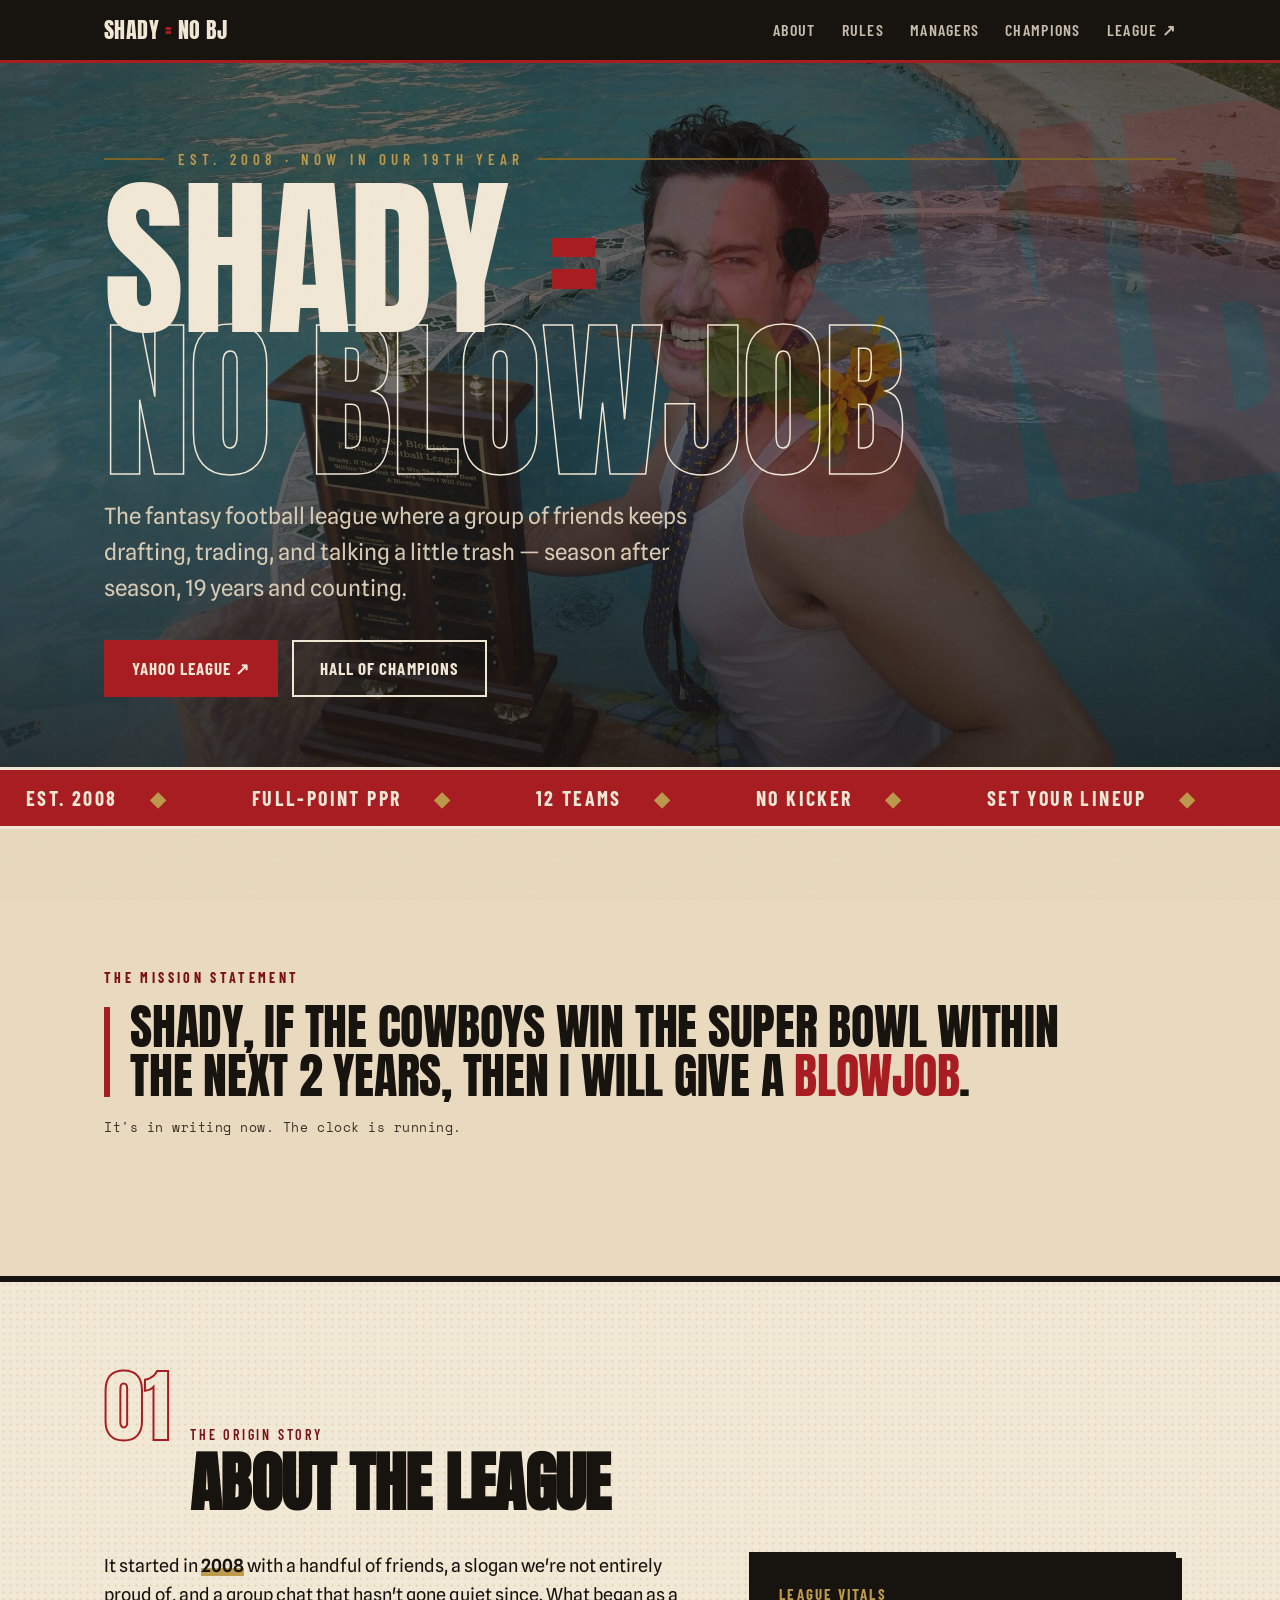
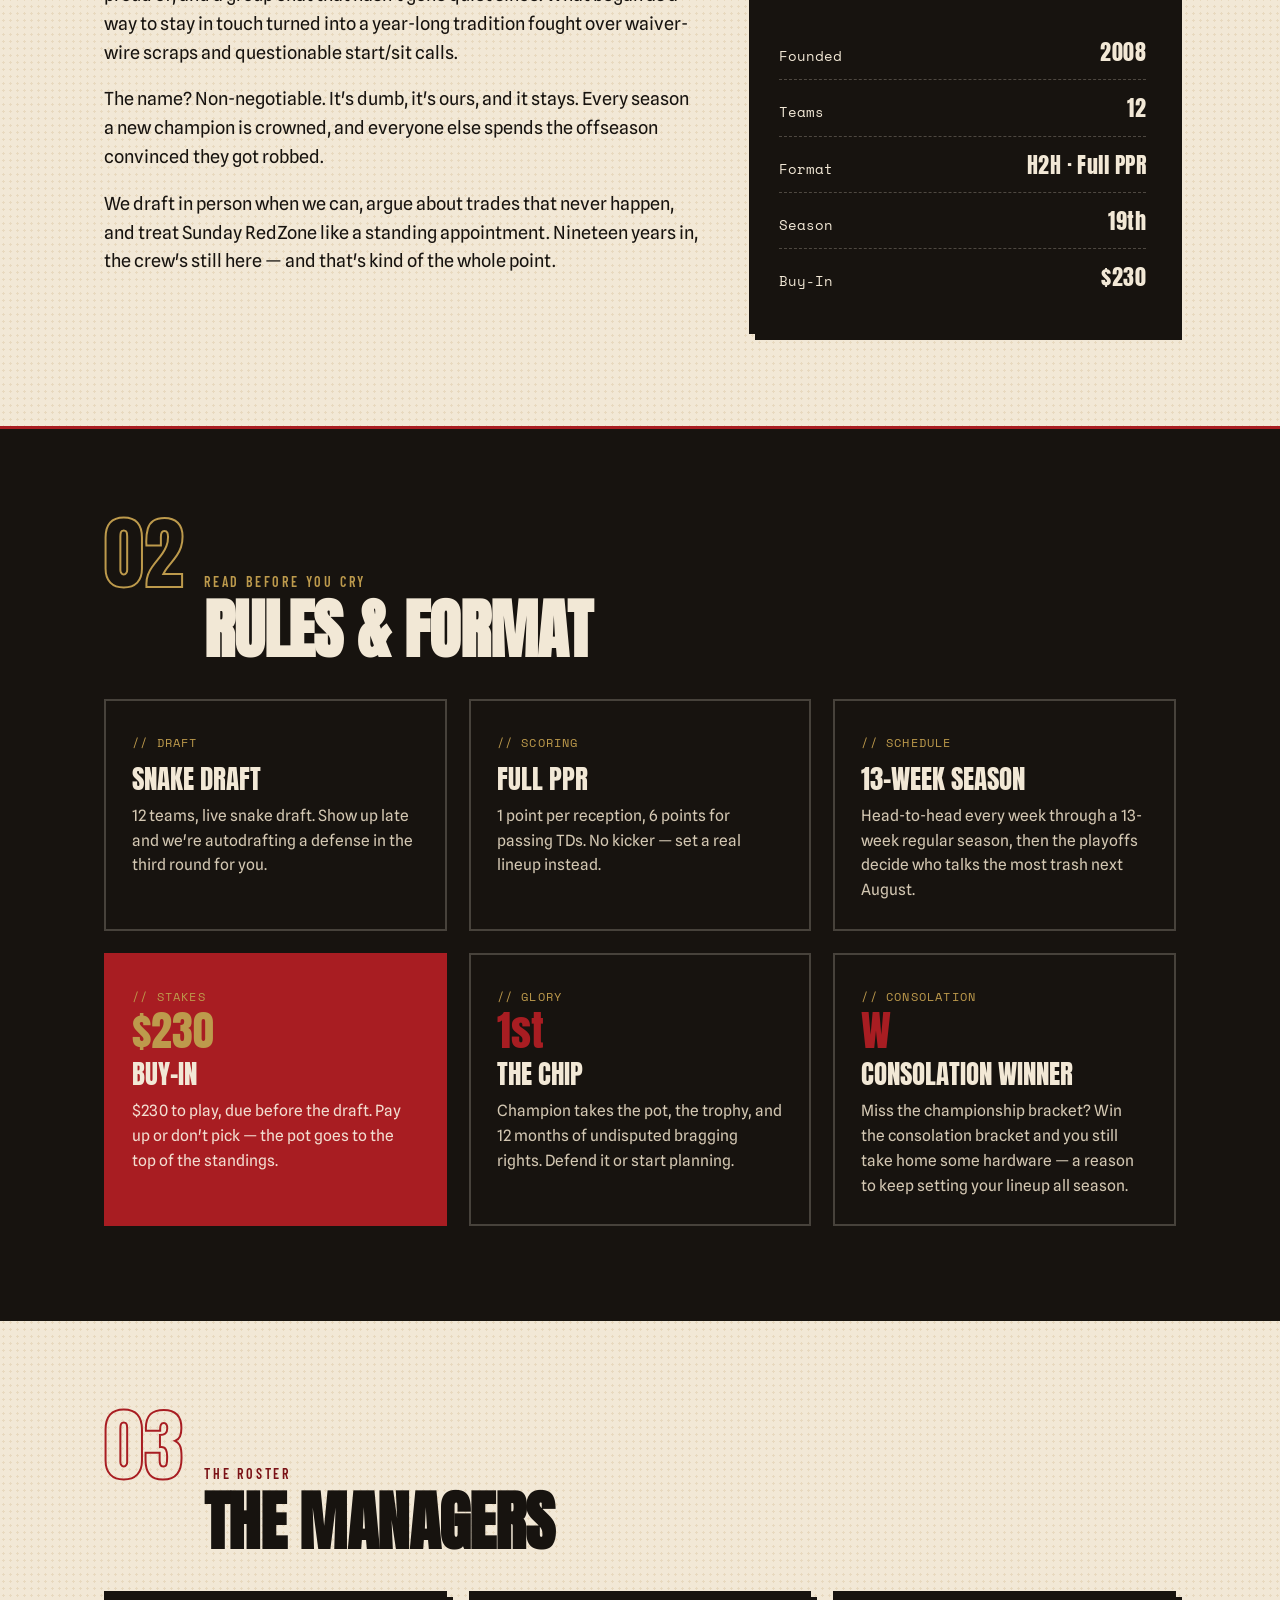
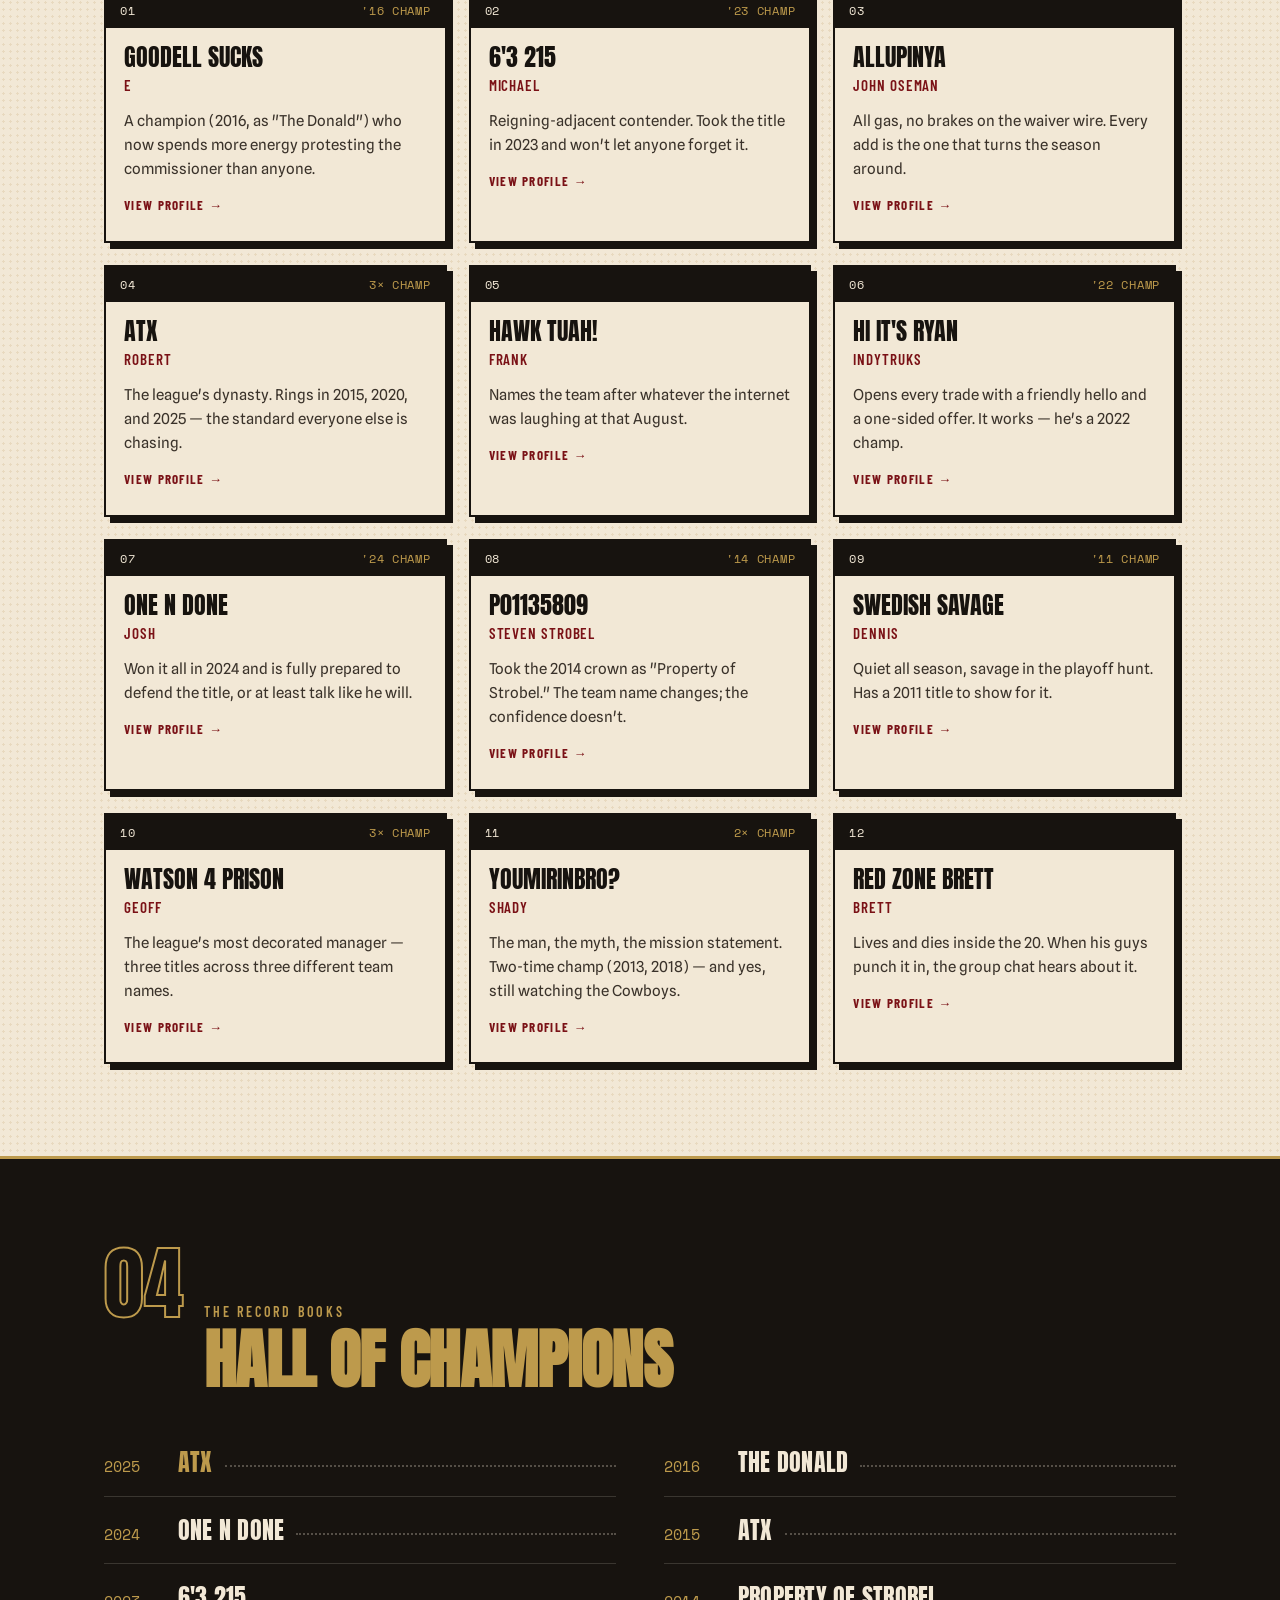
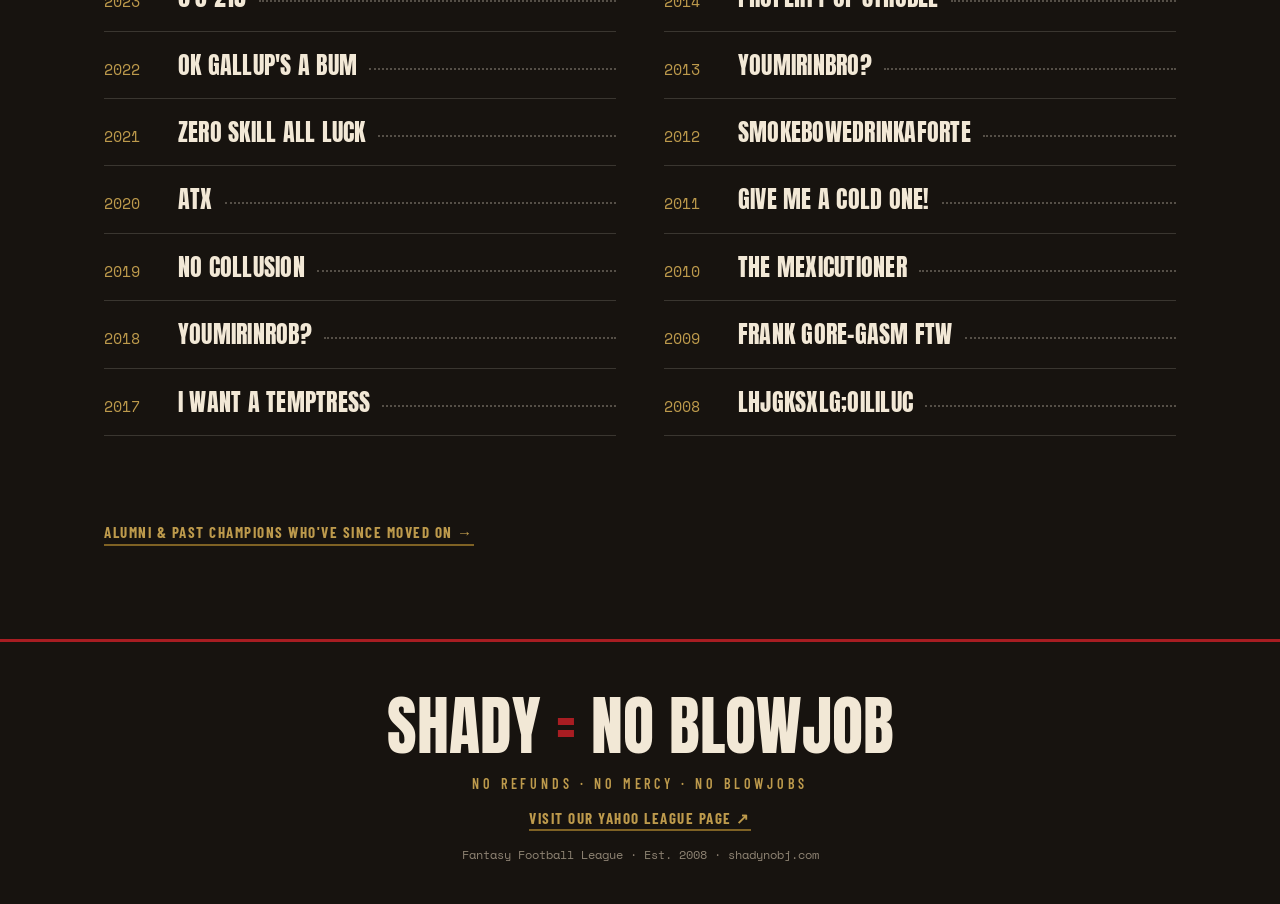
==== index.html @ 1e7adc00 "feat: add Alumni & Past Champions page with in-memoriam tribute Former champions who left the league" ====
<!DOCTYPE html>
<html lang="en">
<head>
  <meta charset="UTF-8" />
  <meta name="viewport" content="width=device-width, initial-scale=1.0" />
  <title>Shady = No Blowjob — Fantasy Football League (Est. 2008)</title>
  <meta name="description" content="Shady = No Blowjob is a 12-team fantasy football league of longtime friends — established 2008, now in its 19th year. Full-point PPR, 13-week season, $230 buy-in." />
  <meta name="keywords" content="Shady No Blowjob, fantasy football league, SNB, full PPR league, 12-team league, Yahoo fantasy football, hall of champions" />
  <meta name="author" content="Shady = No Blowjob Fantasy Football League" />
  <meta name="robots" content="index, follow" />
  <meta name="theme-color" content="#a81d22" />
  <link rel="canonical" href="https://shadynobj.com/" />

  <!-- Open Graph -->
  <meta property="og:site_name" content="Shady = No Blowjob Fantasy Football League" />
  <meta property="og:title" content="Shady = No Blowjob — Fantasy Football League" />
  <meta property="og:description" content="A 12-team league of friends running strong since 2008. Full PPR, 13-week season, 19 years deep." />
  <meta property="og:type" content="website" />
  <meta property="og:url" content="https://shadynobj.com/" />
  <meta property="og:image" content="https://shadynobj.com/assets/hero.jpg" />
  <meta property="og:image:width" content="2400" />
  <meta property="og:image:height" content="1350" />
  <meta property="og:image:alt" content="A Shady = No Blowjob champion holding the league trophy in a pool." />
  <meta property="og:locale" content="en_US" />

  <!-- Twitter -->
  <meta name="twitter:card" content="summary_large_image" />
  <meta name="twitter:title" content="Shady = No Blowjob — Fantasy Football League" />
  <meta name="twitter:description" content="A 12-team league of friends running strong since 2008. Full PPR, 13-week season, 19 years deep." />
  <meta name="twitter:image" content="https://shadynobj.com/assets/hero.jpg" />
  <meta name="twitter:image:alt" content="A Shady = No Blowjob champion holding the league trophy in a pool." />

  <!-- Icons & manifest -->
  <link rel="icon" href="/favicon.svg" type="image/svg+xml" />
  <link rel="icon" href="/favicon-32x32.png" sizes="32x32" type="image/png" />
  <link rel="icon" href="/favicon-16x16.png" sizes="16x16" type="image/png" />
  <link rel="apple-touch-icon" href="/apple-touch-icon.png" />
  <link rel="manifest" href="/site.webmanifest" />

  <link rel="preconnect" href="https://fonts.googleapis.com" />
  <link rel="preconnect" href="https://fonts.gstatic.com" crossorigin />
  <link href="https://fonts.googleapis.com/css2?family=Anton&family=Barlow+Condensed:ital,wght@0,500;0,600;0,700;1,600&family=Spline+Sans:wght@400;500;600&family=Space+Mono:wght@400;700&display=swap" rel="stylesheet" />
  <style>
    :root {
      --ink: #17130f;
      --ink-soft: #3a322a;
      --paper: #f2e8d6;
      --paper-2: #e8d9bf;
      --blood: #a81d22;
      --blood-deep: #7a1116;
      --gold: #bd9a4c;
      --gold-deep: #7f6224;
      --shadow: 6px 6px 0 var(--ink);
    }

    * { margin: 0; padding: 0; box-sizing: border-box; }
    html { scroll-behavior: smooth; }
    body {
      background-color: var(--paper);
      background-image:
        radial-gradient(var(--paper-2) 1px, transparent 1.4px);
      background-size: 7px 7px;
      color: var(--ink);
      font-family: "Spline Sans", sans-serif;
      font-size: 18px;
      line-height: 1.6;
      overflow-x: hidden;
      -webkit-font-smoothing: antialiased;
    }

    /* grain overlay */
    body::after {
      content: "";
      position: fixed;
      inset: 0;
      pointer-events: none;
      z-index: 9999;
      opacity: 0.05;
      mix-blend-mode: multiply;
      background-image: url("data:image/svg+xml,%3Csvg xmlns='http://www.w3.org/2000/svg' width='140' height='140'%3E%3Cfilter id='n'%3E%3CfeTurbulence type='fractalNoise' baseFrequency='0.85' numOctaves='3'/%3E%3C/filter%3E%3Crect width='100%25' height='100%25' filter='url(%23n)'/%3E%3C/svg%3E");
    }

    ::selection { background: var(--blood); color: var(--paper); }

    .wrap { max-width: 1120px; margin: 0 auto; padding: 0 24px; }

    a { color: inherit; }

    /* ---------- NAV ---------- */
    nav {
      position: sticky; top: 0; z-index: 100;
      background: var(--ink);
      color: var(--paper);
      border-bottom: 3px solid var(--blood);
    }
    nav .wrap {
      display: flex; align-items: center; justify-content: space-between;
      height: 60px;
    }
    .brand {
      font-family: "Anton", sans-serif;
      font-size: 22px; letter-spacing: 0.02em;
      text-transform: uppercase; white-space: nowrap;
    }
    .brand .eq { color: var(--blood); }
    .navlinks { display: flex; gap: 26px; }
    .navlinks a {
      font-family: "Barlow Condensed", sans-serif;
      font-weight: 600; text-transform: uppercase; letter-spacing: 0.08em;
      font-size: 16px; text-decoration: none; color: var(--paper);
      opacity: 0.8; transition: opacity .15s, color .15s;
    }
    .navlinks a:hover { opacity: 1; color: var(--gold); }
    @media (max-width: 720px) { .navlinks { display: none; } }

    /* ---------- HERO ---------- */
    header.hero {
      position: relative;
      background:
        linear-gradient(180deg, rgba(23,19,15,0.66) 0%, rgba(23,19,15,0.62) 45%, rgba(23,19,15,0.85) 100%),
        url("assets/hero.jpg") center 30% / cover no-repeat,
        var(--ink);
      color: var(--paper);
      padding: 84px 0 0;
      overflow: hidden;
    }
    header.hero::before {
      content: "";
      position: absolute; inset: 0;
      background-image: radial-gradient(rgba(189,154,76,0.14) 1.5px, transparent 1.6px);
      background-size: 22px 22px;
      opacity: 0.35;
    }
    .hero .wrap { position: relative; z-index: 2; }
    .overline {
      font-family: "Barlow Condensed", sans-serif;
      font-weight: 600; text-transform: uppercase; letter-spacing: 0.34em;
      font-size: 15px; color: var(--gold);
      display: flex; align-items: center; gap: 14px;
      margin-bottom: 18px;
    }
    .overline::before, .overline::after {
      content: ""; height: 2px; flex: 1; max-width: 60px; background: var(--gold-deep);
    }
    .overline::after { max-width: none; }
    h1.title {
      font-family: "Anton", sans-serif;
      font-weight: 400;
      font-size: clamp(3.2rem, 13.5vw, 11rem);
      line-height: 0.82;
      letter-spacing: -0.01em;
      text-transform: uppercase;
      text-wrap: balance;
    }
    h1.title .eq { color: var(--blood); -webkit-text-stroke: 0; }
    h1.title .lo {
      display: block;
      color: transparent;
      -webkit-text-stroke: 1.5px var(--paper);
    }
    .hero .lede {
      max-width: 620px; margin: 26px 0 0;
      font-size: clamp(1.05rem, 2.4vw, 1.4rem);
      color: #d8ccb6;
    }
    .hero-cta { display: flex; flex-wrap: wrap; gap: 14px; margin: 34px 0 0; }
    .btn {
      font-family: "Barlow Condensed", sans-serif;
      font-weight: 700; text-transform: uppercase; letter-spacing: 0.06em;
      font-size: 17px; text-decoration: none;
      padding: 13px 26px; border: 2px solid var(--paper);
      transition: transform .12s, background .15s, color .15s;
      display: inline-block;
    }
    .btn.primary { background: var(--blood); border-color: var(--blood); color: var(--paper); }
    .btn.primary:hover { background: var(--blood-deep); border-color: var(--blood-deep); transform: translate(-2px,-2px); }
    .btn.ghost:hover { background: var(--paper); color: var(--ink); transform: translate(-2px,-2px); }

    .hero-emblem {
      position: absolute; right: -60px; top: 40px; z-index: 1;
      font-family: "Anton", sans-serif;
      font-size: clamp(10rem, 34vw, 30rem);
      line-height: 1; color: rgba(168,29,34,0.16);
      transform: rotate(-8deg); user-select: none; pointer-events: none;
    }

    /* ticker */
    .ticker {
      position: relative; z-index: 2;
      margin-top: 70px;
      background: var(--blood);
      color: var(--paper);
      border-top: 3px solid var(--paper);
      border-bottom: 3px solid var(--paper);
      overflow: hidden; white-space: nowrap;
    }
    .ticker-track {
      display: inline-block;
      padding: 12px 0;
      animation: scroll 34s linear infinite;
      font-family: "Barlow Condensed", sans-serif;
      font-weight: 700; text-transform: uppercase; letter-spacing: 0.12em;
      font-size: 20px;
    }
    .ticker-track span { padding: 0 26px; }
    .ticker-track .dot { color: var(--gold); }
    @keyframes scroll { from { transform: translateX(0); } to { transform: translateX(-50%); } }
    @media (prefers-reduced-motion: reduce) { .ticker-track { animation: none; } }

    /* ---------- MISSION ---------- */
    .mission { background: var(--paper-2); border-bottom: 3px solid var(--ink); }
    .mission .wrap { padding-top: 46px; padding-bottom: 46px; }
    .mission .label {
      font-family: "Barlow Condensed", sans-serif; font-weight: 700;
      text-transform: uppercase; letter-spacing: 0.24em; font-size: 14px;
      color: var(--blood-deep); margin-bottom: 14px; display: block;
    }
    .mission blockquote {
      font-family: "Anton", sans-serif; font-weight: 400;
      font-size: clamp(1.6rem, 4.4vw, 3rem); line-height: 1.02;
      text-transform: uppercase; letter-spacing: -0.005em;
      max-width: 960px; position: relative; padding-left: 26px;
    }
    .mission blockquote::before {
      content: ""; position: absolute; left: 0; top: 4px; bottom: 4px;
      width: 6px; background: var(--blood);
    }
    .mission blockquote .em { color: var(--blood); }
    .mission .attn {
      font-family: "Space Mono", monospace; font-size: 13px; color: var(--ink-soft);
      margin-top: 16px; letter-spacing: 0.04em;
    }

    /* ---------- SECTIONS ---------- */
    section { padding: 92px 0; position: relative; }
    .sec-head { display: flex; align-items: baseline; gap: 20px; margin-bottom: 40px; }
    .sec-num {
      font-family: "Anton", sans-serif;
      font-size: clamp(2.5rem, 7vw, 5rem);
      color: transparent; -webkit-text-stroke: 2px var(--blood);
      line-height: 0.8;
    }
    .sec-title {
      font-family: "Anton", sans-serif;
      text-transform: uppercase;
      font-size: clamp(2rem, 6vw, 4rem);
      line-height: 0.9; letter-spacing: -0.01em;
    }
    .sec-kicker {
      font-family: "Barlow Condensed", sans-serif; font-weight: 600;
      text-transform: uppercase; letter-spacing: 0.2em; font-size: 14px;
      color: var(--blood-deep); margin-bottom: 8px; display: block;
    }

    /* ABOUT */
    #about { border-top: 3px solid var(--ink); }
    .about-grid { display: grid; grid-template-columns: 1.4fr 1fr; gap: 48px; align-items: start; }
    .about-grid p { margin-bottom: 18px; }
    .about-grid p .hl { background: linear-gradient(transparent 62%, var(--gold) 62%); font-weight: 600; }
    .factcard {
      background: var(--ink); color: var(--paper);
      padding: 30px; box-shadow: var(--shadow);
    }
    .factcard h3 {
      font-family: "Barlow Condensed", sans-serif; text-transform: uppercase;
      letter-spacing: 0.14em; font-size: 15px; color: var(--gold); margin-bottom: 18px;
    }
    .factrow {
      display: flex; justify-content: space-between; align-items: baseline;
      padding: 10px 0; border-bottom: 1px dashed rgba(242,232,214,0.25);
      font-family: "Space Mono", monospace; font-size: 14px;
    }
    .factrow:last-child { border-bottom: 0; }
    .factrow b { font-family: "Anton", sans-serif; font-weight: 400; font-size: 22px; letter-spacing: 0.02em; }
    @media (max-width: 780px) { .about-grid { grid-template-columns: 1fr; gap: 32px; } }

    /* RULES */
    #rules { background: var(--ink); color: var(--paper); border-top: 3px solid var(--blood); }
    #rules .sec-num { -webkit-text-stroke: 2px var(--gold); }
    #rules .sec-kicker { color: var(--gold); }
    .rules-grid { display: grid; grid-template-columns: repeat(3, 1fr); gap: 22px; }
    .rule {
      border: 2px solid rgba(242,232,214,0.22);
      padding: 26px; position: relative; transition: transform .15s, border-color .15s;
    }
    .rule:hover { transform: translateY(-4px); border-color: var(--gold); }
    .rule .tag {
      font-family: "Space Mono", monospace; font-size: 12px; color: var(--gold);
      letter-spacing: 0.1em;
    }
    .rule h4 {
      font-family: "Anton", sans-serif; font-weight: 400; text-transform: uppercase;
      font-size: 1.7rem; line-height: 0.95; margin: 10px 0 12px;
    }
    .rule p { font-size: 15.5px; color: #d3c7b2; }
    .rule .big {
      font-family: "Anton", sans-serif; font-size: 2.6rem; color: var(--blood);
      line-height: 1; display: block; margin-bottom: 6px;
    }
    .rule.blood { background: var(--blood); border-color: var(--blood); }
    .rule.blood .tag, .rule.blood .big { color: var(--gold); }
    .rule.blood p { color: #f2ddd0; }
    @media (max-width: 820px) { .rules-grid { grid-template-columns: 1fr 1fr; } }
    @media (max-width: 540px) { .rules-grid { grid-template-columns: 1fr; } }

    /* MEMBERS */
    #members { border-top: 3px solid var(--ink); }
    .members-grid { display: grid; grid-template-columns: repeat(3, 1fr); gap: 22px; }
    .mgr {
      display: block; text-decoration: none; color: inherit;
      background: var(--paper);
      border: 2px solid var(--ink);
      box-shadow: var(--shadow);
      transition: transform .14s, box-shadow .14s;
    }
    .mgr:hover { transform: translate(-3px,-3px); box-shadow: 9px 9px 0 var(--blood); }
    .mgr .go {
      display: inline-block; margin-top: 14px;
      font-family: "Barlow Condensed", sans-serif; font-weight: 700;
      text-transform: uppercase; letter-spacing: 0.1em; font-size: 13px;
      color: var(--blood-deep);
    }
    .mgr:hover .go { color: var(--blood); }
    .mgr .bar {
      background: var(--ink); color: var(--paper);
      display: flex; justify-content: space-between; align-items: center;
      padding: 8px 14px;
      font-family: "Space Mono", monospace; font-size: 12px; letter-spacing: 0.06em;
    }
    .mgr .bar .rec { color: var(--gold); }
    .mgr .body { padding: 18px 18px 22px; }
    .mgr .team {
      font-family: "Anton", sans-serif; font-weight: 400; text-transform: uppercase;
      font-size: 1.5rem; line-height: 0.95; margin-bottom: 4px;
    }
    .mgr .name {
      font-family: "Barlow Condensed", sans-serif; font-weight: 600;
      text-transform: uppercase; letter-spacing: 0.06em; color: var(--blood-deep);
      font-size: 15px; margin-bottom: 12px;
    }
    .mgr .bio { font-size: 15px; color: var(--ink-soft); }
    @media (max-width: 820px) { .members-grid { grid-template-columns: 1fr 1fr; } }
    @media (max-width: 540px) { .members-grid { grid-template-columns: 1fr; } }

    /* CHAMPIONS */
    #champions { background: var(--ink); color: var(--paper); border-top: 3px solid var(--gold); }
    #champions .sec-num { -webkit-text-stroke: 2px var(--gold); }
    #champions .sec-title { color: var(--gold); }
    #champions .sec-kicker { color: var(--gold); }
    .champ-layout { display: grid; grid-template-columns: 1fr; gap: 48px; align-items: start; }
    .ledger { list-style: none; column-count: 2; column-gap: 48px; }
    .ledger li { break-inside: avoid; }
    .champ-foot { margin-top: 34px; }
    .champ-foot a {
      font-family: "Barlow Condensed", sans-serif; font-weight: 700;
      text-transform: uppercase; letter-spacing: 0.1em; font-size: 15px;
      color: var(--gold); text-decoration: none;
      border-bottom: 2px solid var(--gold-deep); padding-bottom: 3px;
      transition: color .15s, border-color .15s;
    }
    .champ-foot a:hover { color: var(--paper); border-color: var(--paper); }
    .ledger li {
      display: flex; align-items: baseline; gap: 12px;
      padding: 14px 0; border-bottom: 1px solid rgba(242,232,214,0.16);
    }
    .ledger .yr { font-family: "Space Mono", monospace; color: var(--gold); font-size: 15px; width: 62px; flex: none; }
    .ledger .who { font-family: "Anton", sans-serif; font-weight: 400; text-transform: uppercase; font-size: 1.5rem; letter-spacing: 0.01em; }
    .ledger .lead { flex: 1; border-bottom: 2px dotted rgba(242,232,214,0.28); transform: translateY(-5px); }
    .ledger .note { font-family: "Space Mono", monospace; font-size: 12px; color: #b7ab95; flex: none; }
    .ledger li:first-child .who { color: var(--gold); }
    .shame {
      background: var(--blood); padding: 28px; box-shadow: 6px 6px 0 var(--gold-deep);
    }
    .shame h3 {
      font-family: "Anton", sans-serif; font-weight: 400; text-transform: uppercase;
      font-size: 1.8rem; line-height: 0.95; margin-bottom: 6px;
    }
    .shame p.sub { font-family: "Space Mono", monospace; font-size: 12px; color: var(--gold); margin-bottom: 18px; letter-spacing: 0.05em; }
    .shame ul { list-style: none; }
    .shame li {
      display: flex; justify-content: space-between; padding: 9px 0;
      border-bottom: 1px dashed rgba(242,232,214,0.3); font-size: 15px;
    }
    .shame li span:first-child { font-family: "Space Mono", monospace; color: #f2ddd0; }
    .shame li b { font-family: "Barlow Condensed", sans-serif; text-transform: uppercase; letter-spacing: 0.04em; }
    @media (max-width: 820px) { .champ-layout { grid-template-columns: 1fr; gap: 32px; } }
    @media (max-width: 720px) { .ledger { column-count: 1; } }

    /* FOOTER */
    footer {
      background: var(--ink); color: var(--paper);
      border-top: 3px solid var(--blood); padding: 56px 0 40px;
    }
    footer .wrap { text-align: center; }
    footer .mark {
      font-family: "Anton", sans-serif; text-transform: uppercase;
      font-size: clamp(2rem, 8vw, 4rem); line-height: 0.9;
    }
    footer .mark .eq { color: var(--blood); }
    footer .creed {
      font-family: "Barlow Condensed", sans-serif; font-weight: 600;
      text-transform: uppercase; letter-spacing: 0.28em; font-size: 14px;
      color: var(--gold); margin: 18px 0 8px;
    }
    footer .foot-link { margin: 4px 0 12px; }
    footer .foot-link a {
      font-family: "Barlow Condensed", sans-serif; font-weight: 700;
      text-transform: uppercase; letter-spacing: 0.1em; font-size: 15px;
      color: var(--gold); text-decoration: none;
      border-bottom: 2px solid var(--gold-deep); padding-bottom: 2px;
      transition: color .15s, border-color .15s;
    }
    footer .foot-link a:hover { color: var(--paper); border-color: var(--paper); }
    footer .small { font-family: "Space Mono", monospace; font-size: 12px; color: #8f8474; }

    /* load-in */
    .rise { opacity: 0; transform: translateY(22px); animation: rise .7s cubic-bezier(.2,.7,.2,1) forwards; }
    @keyframes rise { to { opacity: 1; transform: none; } }
    .d1 { animation-delay: .05s; } .d2 { animation-delay: .18s; }
    .d3 { animation-delay: .31s; } .d4 { animation-delay: .44s; } .d5 { animation-delay: .57s; }
    @media (prefers-reduced-motion: reduce) { .rise { animation: none; opacity: 1; transform: none; } }
  </style>

  <script type="application/ld+json">
  {
    "@context": "https://schema.org",
    "@type": "SportsOrganization",
    "name": "Shady = No Blowjob Fantasy Football League",
    "alternateName": "Shady = No BJ",
    "url": "https://shadynobj.com/",
    "logo": "https://shadynobj.com/favicon-512x512.png",
    "image": "https://shadynobj.com/assets/hero.jpg",
    "foundingDate": "2008",
    "sport": "Fantasy Football",
    "description": "A 12-team fantasy football league of longtime friends, established 2008 and now in its 19th year. Full-point PPR, 13-week regular season, $230 buy-in.",
    "sameAs": [
      "https://football.fantasysports.yahoo.com/league/shady_douche/2026"
    ]
  }
  </script>
</head>
<body>

  <nav>
    <div class="wrap">
      <div class="brand">SHADY <span class="eq">=</span> NO BJ</div>
      <div class="navlinks">
        <a href="#about">About</a>
        <a href="#rules">Rules</a>
        <a href="#members">Managers</a>
        <a href="#champions">Champions</a>
        <a href="https://football.fantasysports.yahoo.com/league/shady_douche/2026" target="_blank" rel="noopener">League ↗</a>
      </div>
    </div>
  </nav>

  <!-- ============ HERO ============ -->
  <header class="hero">
    <div class="hero-emblem">SNB</div>
    <div class="wrap">
      <p class="overline rise d1">Est. 2008 · Now in Our 19th Year</p>
      <h1 class="title rise d2">Shady <span class="eq">=</span> <span class="lo">No Blowjob</span></h1>
      <p class="lede rise d3">The fantasy football league where a group of friends keeps drafting, trading, and talking a little trash — season after season, 19 years and counting.</p>
      <div class="hero-cta rise d4">
        <a href="https://football.fantasysports.yahoo.com/league/shady_douche/2026" target="_blank" rel="noopener" class="btn primary">Yahoo League ↗</a>
        <a href="#champions" class="btn ghost">Hall of Champions</a>
      </div>
    </div>

    <!-- TICKER: edit these taunts to whatever -->
    <div class="ticker rise d5">
      <div class="ticker-track">
        <span>Est. 2008 <span class="dot">◆</span></span>
        <span>Full-point PPR <span class="dot">◆</span></span>
        <span>12 teams <span class="dot">◆</span></span>
        <span>No kicker <span class="dot">◆</span></span>
        <span>Set your lineup <span class="dot">◆</span></span>
        <span>19 years and counting <span class="dot">◆</span></span>
        <span>Est. 2008 <span class="dot">◆</span></span>
        <span>Full-point PPR <span class="dot">◆</span></span>
        <span>12 teams <span class="dot">◆</span></span>
        <span>No kicker <span class="dot">◆</span></span>
        <span>Set your lineup <span class="dot">◆</span></span>
        <span>19 years and counting <span class="dot">◆</span></span>
      </div>
    </div>
  </header>

  <!-- ============ MISSION ============ -->
  <section class="mission">
    <div class="wrap">
      <span class="label">The Mission Statement</span>
      <blockquote>Shady, if the Cowboys win the Super Bowl within the next 2 years, then I will give a <span class="em">blowjob</span>.</blockquote>
      <p class="attn">It's in writing now. The clock is running.</p>
    </div>
  </section>

  <!-- ============ ABOUT ============ -->
  <section id="about">
    <div class="wrap">
      <div class="sec-head">
        <span class="sec-num">01</span>
        <div>
          <span class="sec-kicker">The Origin Story</span>
          <h2 class="sec-title">About the League</h2>
        </div>
      </div>
      <div class="about-grid">
        <div>
          <p>It started in <span class="hl">2008</span> with a handful of friends, a slogan we're not entirely proud of, and a group chat that hasn't gone quiet since. What began as a way to stay in touch turned into a year-long tradition fought over waiver-wire scraps and questionable start/sit calls.</p>
          <p>The name? Non-negotiable. It's dumb, it's ours, and it stays. Every season a new champion is crowned, and everyone else spends the offseason convinced they got robbed.</p>
          <p>We draft in person when we can, argue about trades that never happen, and treat Sunday RedZone like a standing appointment. Nineteen years in, the crew's still here — and that's kind of the whole point.</p>
        </div>
        <div class="factcard">
          <h3>League Vitals</h3>
          <div class="factrow"><span>Founded</span><b>2008</b></div>
          <div class="factrow"><span>Teams</span><b>12</b></div>
          <div class="factrow"><span>Format</span><b>H2H · Full PPR</b></div>
          <div class="factrow"><span>Season</span><b>19th</b></div>
          <div class="factrow"><span>Buy-In</span><b>$230</b></div>
        </div>
      </div>
    </div>
  </section>

  <!-- ============ RULES ============ -->
  <section id="rules">
    <div class="wrap">
      <div class="sec-head">
        <span class="sec-num">02</span>
        <div>
          <span class="sec-kicker">Read Before You Cry</span>
          <h2 class="sec-title">Rules &amp; Format</h2>
        </div>
      </div>
      <div class="rules-grid">
        <div class="rule">
          <span class="tag">// DRAFT</span>
          <h4>Snake Draft</h4>
          <p>12 teams, live snake draft. Show up late and we're autodrafting a defense in the third round for you.</p>
        </div>
        <div class="rule">
          <span class="tag">// SCORING</span>
          <h4>Full PPR</h4>
          <p>1 point per reception, 6 points for passing TDs. No kicker — set a real lineup instead.</p>
        </div>
        <div class="rule">
          <span class="tag">// SCHEDULE</span>
          <h4>13-Week Season</h4>
          <p>Head-to-head every week through a 13-week regular season, then the playoffs decide who talks the most trash next August.</p>
        </div>
        <div class="rule blood">
          <span class="tag">// STAKES</span>
          <span class="big">$230</span>
          <h4>Buy-In</h4>
          <p>$230 to play, due before the draft. Pay up or don't pick — the pot goes to the top of the standings.</p>
        </div>
        <div class="rule">
          <span class="tag">// GLORY</span>
          <span class="big">1st</span>
          <h4>The Chip</h4>
          <p>Champion takes the pot, the trophy, and 12 months of undisputed bragging rights. Defend it or start planning.</p>
        </div>
        <div class="rule">
          <span class="tag">// CONSOLATION</span>
          <span class="big">W</span>
          <h4>Consolation Winner</h4>
          <p>Miss the championship bracket? Win the consolation bracket and you still take home some hardware — a reason to keep setting your lineup all season.</p>
        </div>
      </div>
    </div>
  </section>

  <!-- ============ MEMBERS ============ -->
  <section id="members">
    <div class="wrap">
      <div class="sec-head">
        <span class="sec-num">03</span>
        <div>
          <span class="sec-kicker">The Roster</span>
          <h2 class="sec-title">The Managers</h2>
        </div>
      </div>
      <div class="members-grid">
        <a class="mgr" href="managers/goodell-sucks.html">
          <div class="bar"><span>01</span><span class="rec">'16 CHAMP</span></div>
          <div class="body">
            <div class="team">Goodell Sucks</div>
            <div class="name">E</div>
            <p class="bio">A champion (2016, as "The Donald") who now spends more energy protesting the commissioner than anyone.</p>
            <span class="go">View profile →</span>
          </div>
        </a>
        <a class="mgr" href="managers/6-3-215.html">
          <div class="bar"><span>02</span><span class="rec">'23 CHAMP</span></div>
          <div class="body">
            <div class="team">6'3 215</div>
            <div class="name">michael</div>
            <p class="bio">Reigning-adjacent contender. Took the title in 2023 and won't let anyone forget it.</p>
            <span class="go">View profile →</span>
          </div>
        </a>
        <a class="mgr" href="managers/allupinya.html">
          <div class="bar"><span>03</span><span class="rec"></span></div>
          <div class="body">
            <div class="team">ALLUPINYA</div>
            <div class="name">John Oseman</div>
            <p class="bio">All gas, no brakes on the waiver wire. Every add is the one that turns the season around.</p>
            <span class="go">View profile →</span>
          </div>
        </a>
        <a class="mgr" href="managers/atx.html">
          <div class="bar"><span>04</span><span class="rec">3× CHAMP</span></div>
          <div class="body">
            <div class="team">ATX</div>
            <div class="name">robert</div>
            <p class="bio">The league's dynasty. Rings in 2015, 2020, and 2025 — the standard everyone else is chasing.</p>
            <span class="go">View profile →</span>
          </div>
        </a>
        <a class="mgr" href="managers/hawk-tuah.html">
          <div class="bar"><span>05</span><span class="rec"></span></div>
          <div class="body">
            <div class="team">Hawk Tuah!</div>
            <div class="name">Frank</div>
            <p class="bio">Names the team after whatever the internet was laughing at that August.</p>
            <span class="go">View profile →</span>
          </div>
        </a>
        <a class="mgr" href="managers/hi-its-ryan.html">
          <div class="bar"><span>06</span><span class="rec">'22 CHAMP</span></div>
          <div class="body">
            <div class="team">Hi it's Ryan</div>
            <div class="name">IndyTruks</div>
            <p class="bio">Opens every trade with a friendly hello and a one-sided offer. It works — he's a 2022 champ.</p>
            <span class="go">View profile →</span>
          </div>
        </a>
        <a class="mgr" href="managers/one-n-done.html">
          <div class="bar"><span>07</span><span class="rec">'24 CHAMP</span></div>
          <div class="body">
            <div class="team">One N Done</div>
            <div class="name">Josh</div>
            <p class="bio">Won it all in 2024 and is fully prepared to defend the title, or at least talk like he will.</p>
            <span class="go">View profile →</span>
          </div>
        </a>
        <a class="mgr" href="managers/p01135809.html">
          <div class="bar"><span>08</span><span class="rec">'14 CHAMP</span></div>
          <div class="body">
            <div class="team">P01135809</div>
            <div class="name">Steven Strobel</div>
            <p class="bio">Took the 2014 crown as "Property of Strobel." The team name changes; the confidence doesn't.</p>
            <span class="go">View profile →</span>
          </div>
        </a>
        <a class="mgr" href="managers/swedish-savage.html">
          <div class="bar"><span>09</span><span class="rec">'11 CHAMP</span></div>
          <div class="body">
            <div class="team">Swedish Savage</div>
            <div class="name">dennis</div>
            <p class="bio">Quiet all season, savage in the playoff hunt. Has a 2011 title to show for it.</p>
            <span class="go">View profile →</span>
          </div>
        </a>
        <a class="mgr" href="managers/watson-4-prison.html">
          <div class="bar"><span>10</span><span class="rec">3× CHAMP</span></div>
          <div class="body">
            <div class="team">Watson 4 Prison</div>
            <div class="name">Geoff</div>
            <p class="bio">The league's most decorated manager — three titles across three different team names.</p>
            <span class="go">View profile →</span>
          </div>
        </a>
        <a class="mgr" href="managers/youmirinbro.html">
          <div class="bar"><span>11</span><span class="rec">2× CHAMP</span></div>
          <div class="body">
            <div class="team">youMIRINbro?</div>
            <div class="name">Shady</div>
            <p class="bio">The man, the myth, the mission statement. Two-time champ (2013, 2018) — and yes, still watching the Cowboys.</p>
            <span class="go">View profile →</span>
          </div>
        </a>
        <a class="mgr" href="managers/red-zone-brett.html">
          <div class="bar"><span>12</span><span class="rec"></span></div>
          <div class="body">
            <div class="team">Red Zone Brett</div>
            <div class="name">Brett</div>
            <p class="bio">Lives and dies inside the 20. When his guys punch it in, the group chat hears about it.</p>
            <span class="go">View profile →</span>
          </div>
        </a>
      </div>
    </div>
  </section>

  <!-- ============ CHAMPIONS ============ -->
  <section id="champions">
    <div class="wrap">
      <div class="sec-head">
        <span class="sec-num">04</span>
        <div>
          <span class="sec-kicker">The Record Books</span>
          <h2 class="sec-title">Hall of Champions</h2>
        </div>
      </div>
      <div class="champ-layout">
        <ul class="ledger">
          <li><span class="yr">2025</span> <span class="who">ATX</span> <span class="lead"></span></li>
          <li><span class="yr">2024</span> <span class="who">One N Done</span> <span class="lead"></span></li>
          <li><span class="yr">2023</span> <span class="who">6'3 215</span> <span class="lead"></span></li>
          <li><span class="yr">2022</span> <span class="who">Ok Gallup's a Bum</span> <span class="lead"></span></li>
          <li><span class="yr">2021</span> <span class="who">Zero Skill All Luck</span> <span class="lead"></span></li>
          <li><span class="yr">2020</span> <span class="who">ATX</span> <span class="lead"></span></li>
          <li><span class="yr">2019</span> <span class="who">No Collusion</span> <span class="lead"></span></li>
          <li><span class="yr">2018</span> <span class="who">youMIRINRob?</span> <span class="lead"></span></li>
          <li><span class="yr">2017</span> <span class="who">I Want a Temptress</span> <span class="lead"></span></li>
          <li><span class="yr">2016</span> <span class="who">The Donald</span> <span class="lead"></span></li>
          <li><span class="yr">2015</span> <span class="who">ATX</span> <span class="lead"></span></li>
          <li><span class="yr">2014</span> <span class="who">Property of Strobel</span> <span class="lead"></span></li>
          <li><span class="yr">2013</span> <span class="who">youMIRINbro?</span> <span class="lead"></span></li>
          <li><span class="yr">2012</span> <span class="who">SmokeBoweDrinkaForte</span> <span class="lead"></span></li>
          <li><span class="yr">2011</span> <span class="who">Give me a COLD one!</span> <span class="lead"></span></li>
          <li><span class="yr">2010</span> <span class="who">The Mexicutioner</span> <span class="lead"></span></li>
          <li><span class="yr">2009</span> <span class="who">Frank Gore-gasm FTW</span> <span class="lead"></span></li>
          <li><span class="yr">2008</span> <span class="who">lhjgksxlg;oililuc</span> <span class="lead"></span></li>
        </ul>
        <p class="champ-foot"><a href="alumni.html">Alumni &amp; past champions who've since moved on →</a></p>
      </div>
    </div>
  </section>

  <!-- ============ FOOTER ============ -->
  <footer>
    <div class="wrap">
      <div class="mark">SHADY <span class="eq">=</span> NO BLOWJOB</div>
      <p class="creed">No Refunds · No Mercy · No Blowjobs</p>
      <p class="foot-link"><a href="https://football.fantasysports.yahoo.com/league/shady_douche/2026" target="_blank" rel="noopener">Visit our Yahoo league page ↗</a></p>
      <p class="small">Fantasy Football League · Est. 2008 · shadynobj.com</p>
    </div>
  </footer>

</body>
</html>
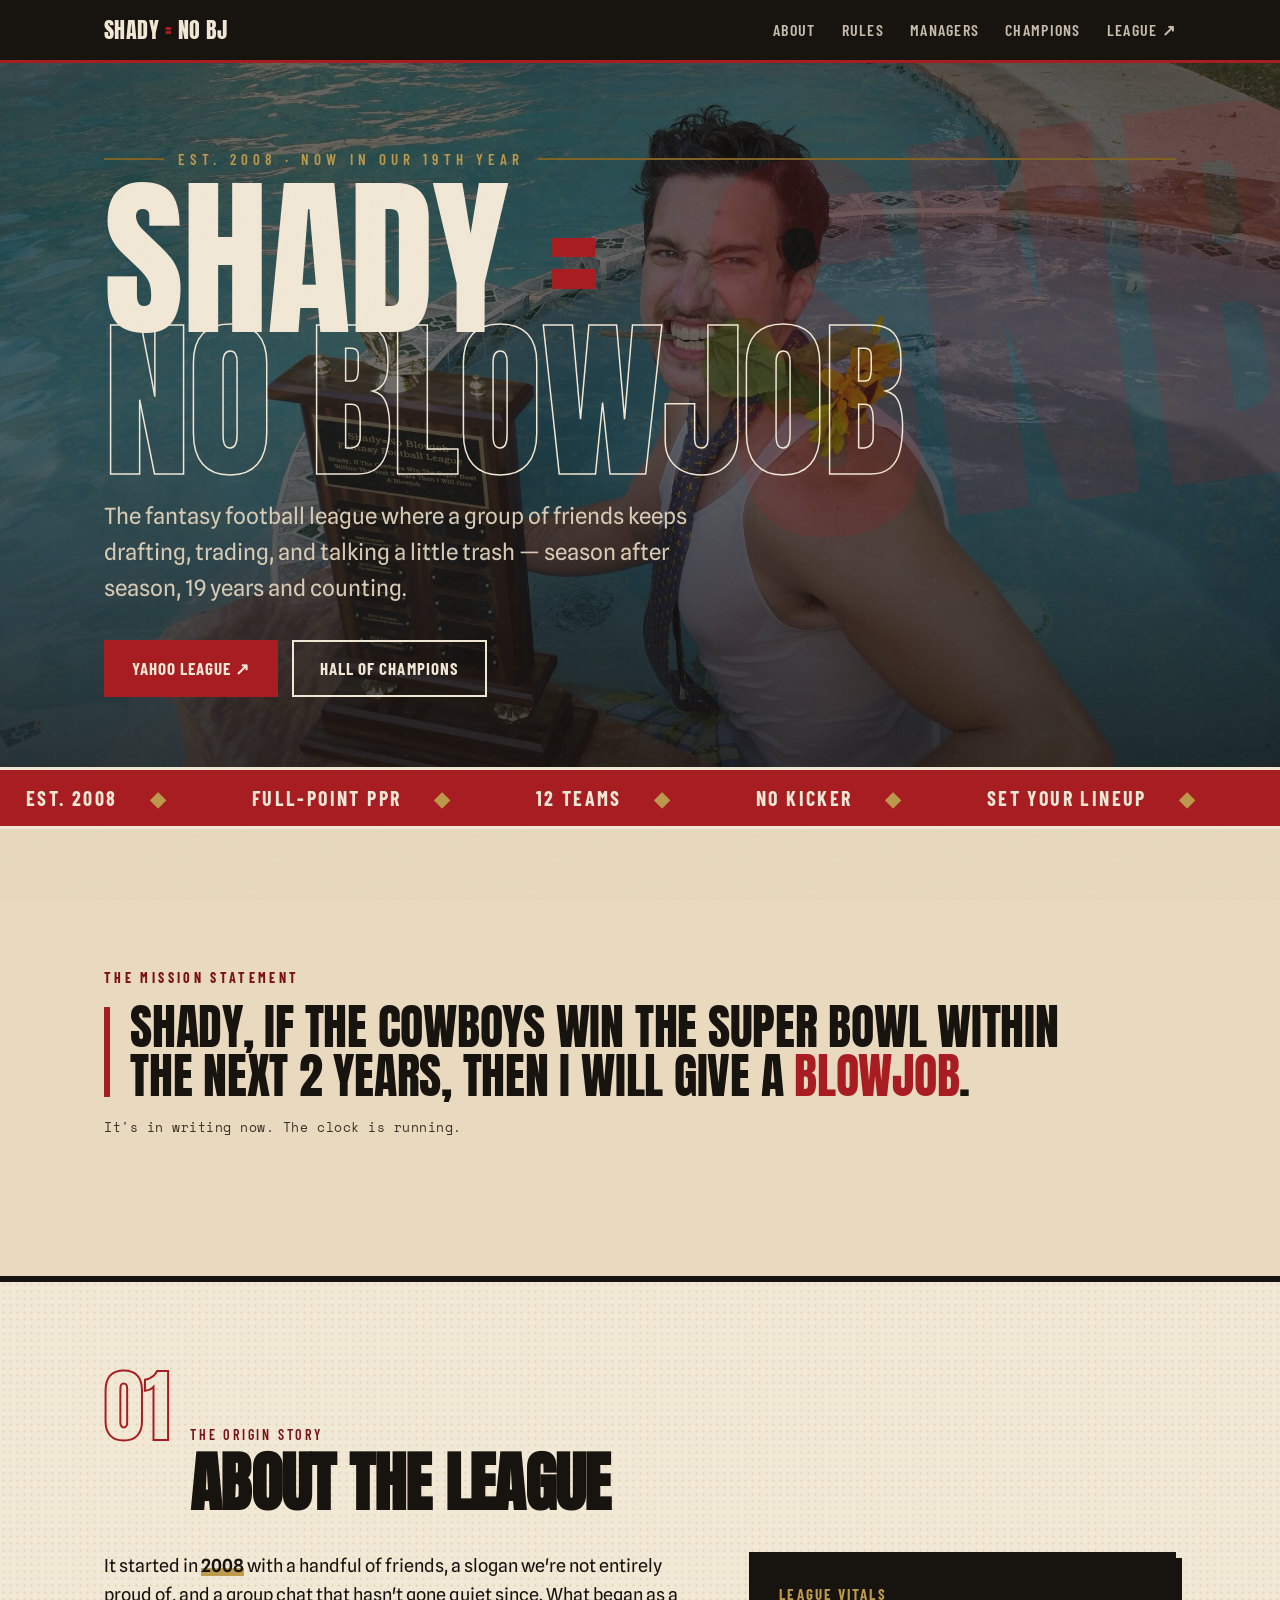
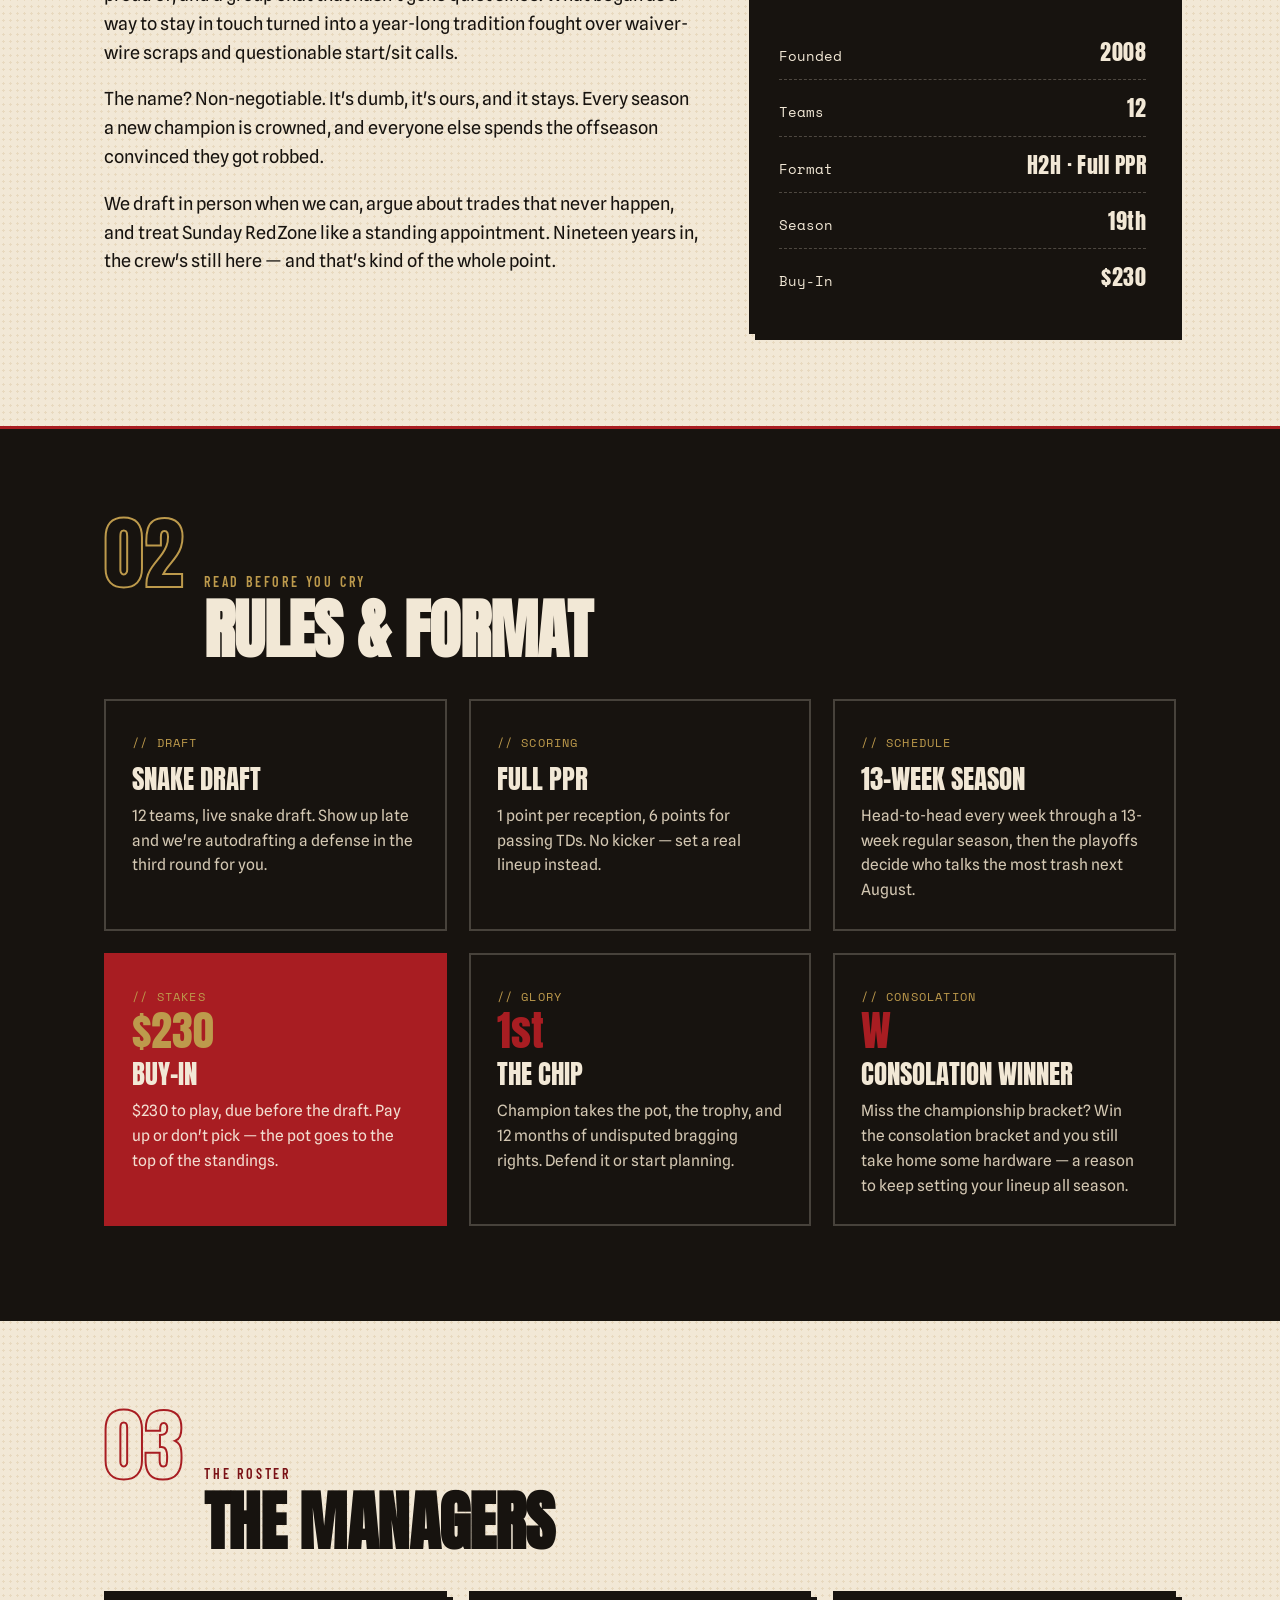
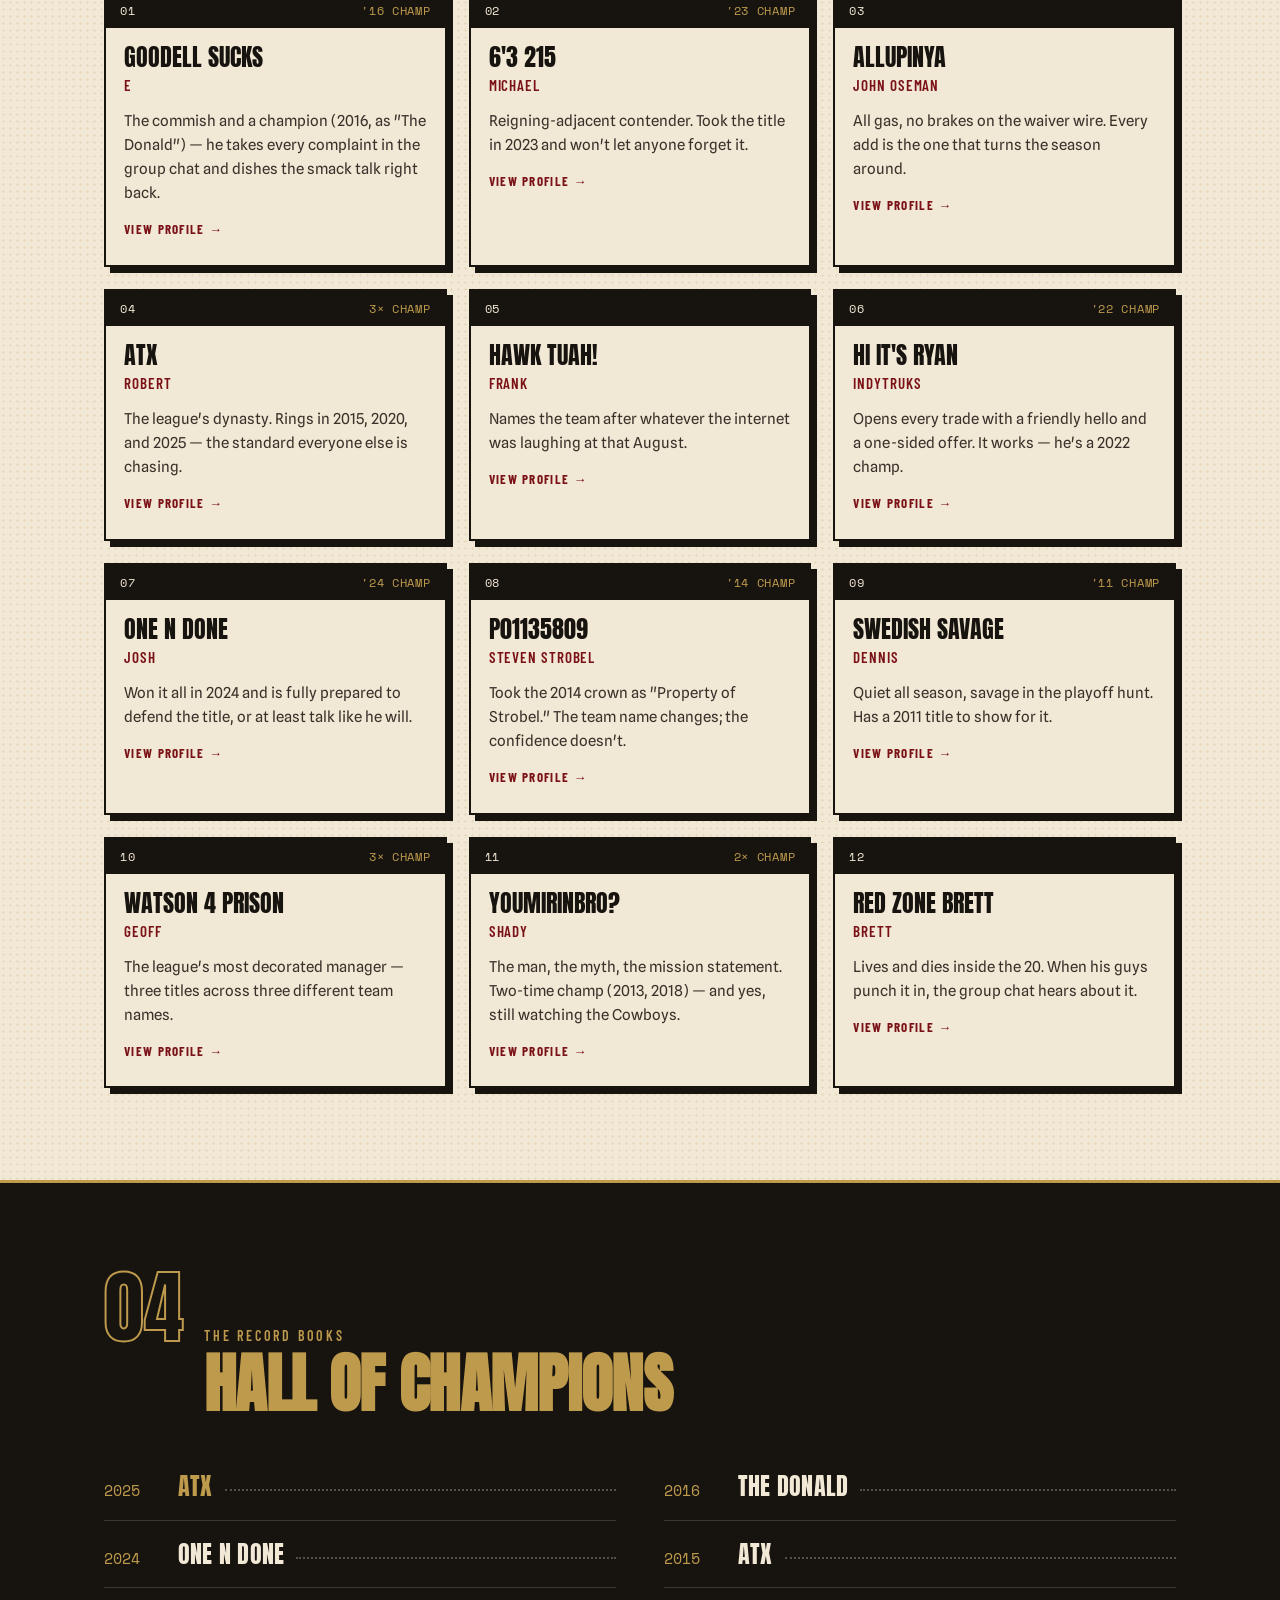
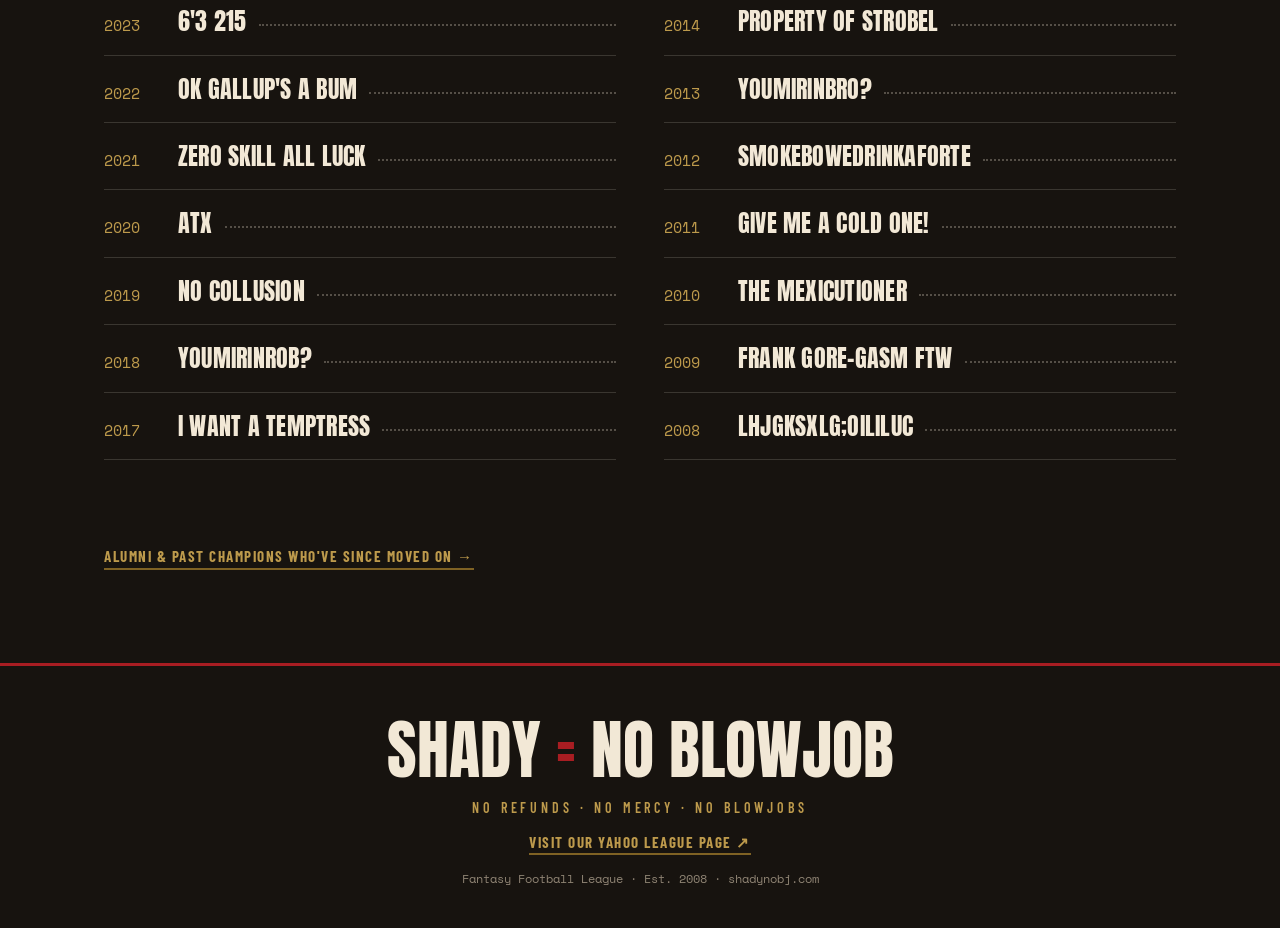
==== commit 1eeeda46: "content: reframe E's copy around his role as commissioner Update index card and scouting report so E" ====
--- a/index.html
+++ b/index.html
@@ -7,7 +7,7 @@
   <meta name="description" content="Shady = No Blowjob is a 12-team fantasy football league of longtime friends — established 2008, now in its 19th year. Full-point PPR, 13-week season, $230 buy-in." />
   <meta name="keywords" content="Shady No Blowjob, fantasy football league, SNB, full PPR league, 12-team league, Yahoo fantasy football, hall of champions" />
   <meta name="author" content="Shady = No Blowjob Fantasy Football League" />
-  <meta name="robots" content="index, follow" />
+  <meta name="robots" content="noindex, nofollow" />
   <meta name="theme-color" content="#a81d22" />
   <link rel="canonical" href="https://shadynobj.com/" />
 
@@ -587,7 +587,7 @@
           <div class="body">
             <div class="team">Goodell Sucks</div>
             <div class="name">E</div>
-            <p class="bio">A champion (2016, as "The Donald") who now spends more energy protesting the commissioner than anyone.</p>
+            <p class="bio">The commish and a champion (2016, as "The Donald") — he takes every complaint in the group chat and dishes the smack talk right back.</p>
             <span class="go">View profile →</span>
           </div>
         </a>
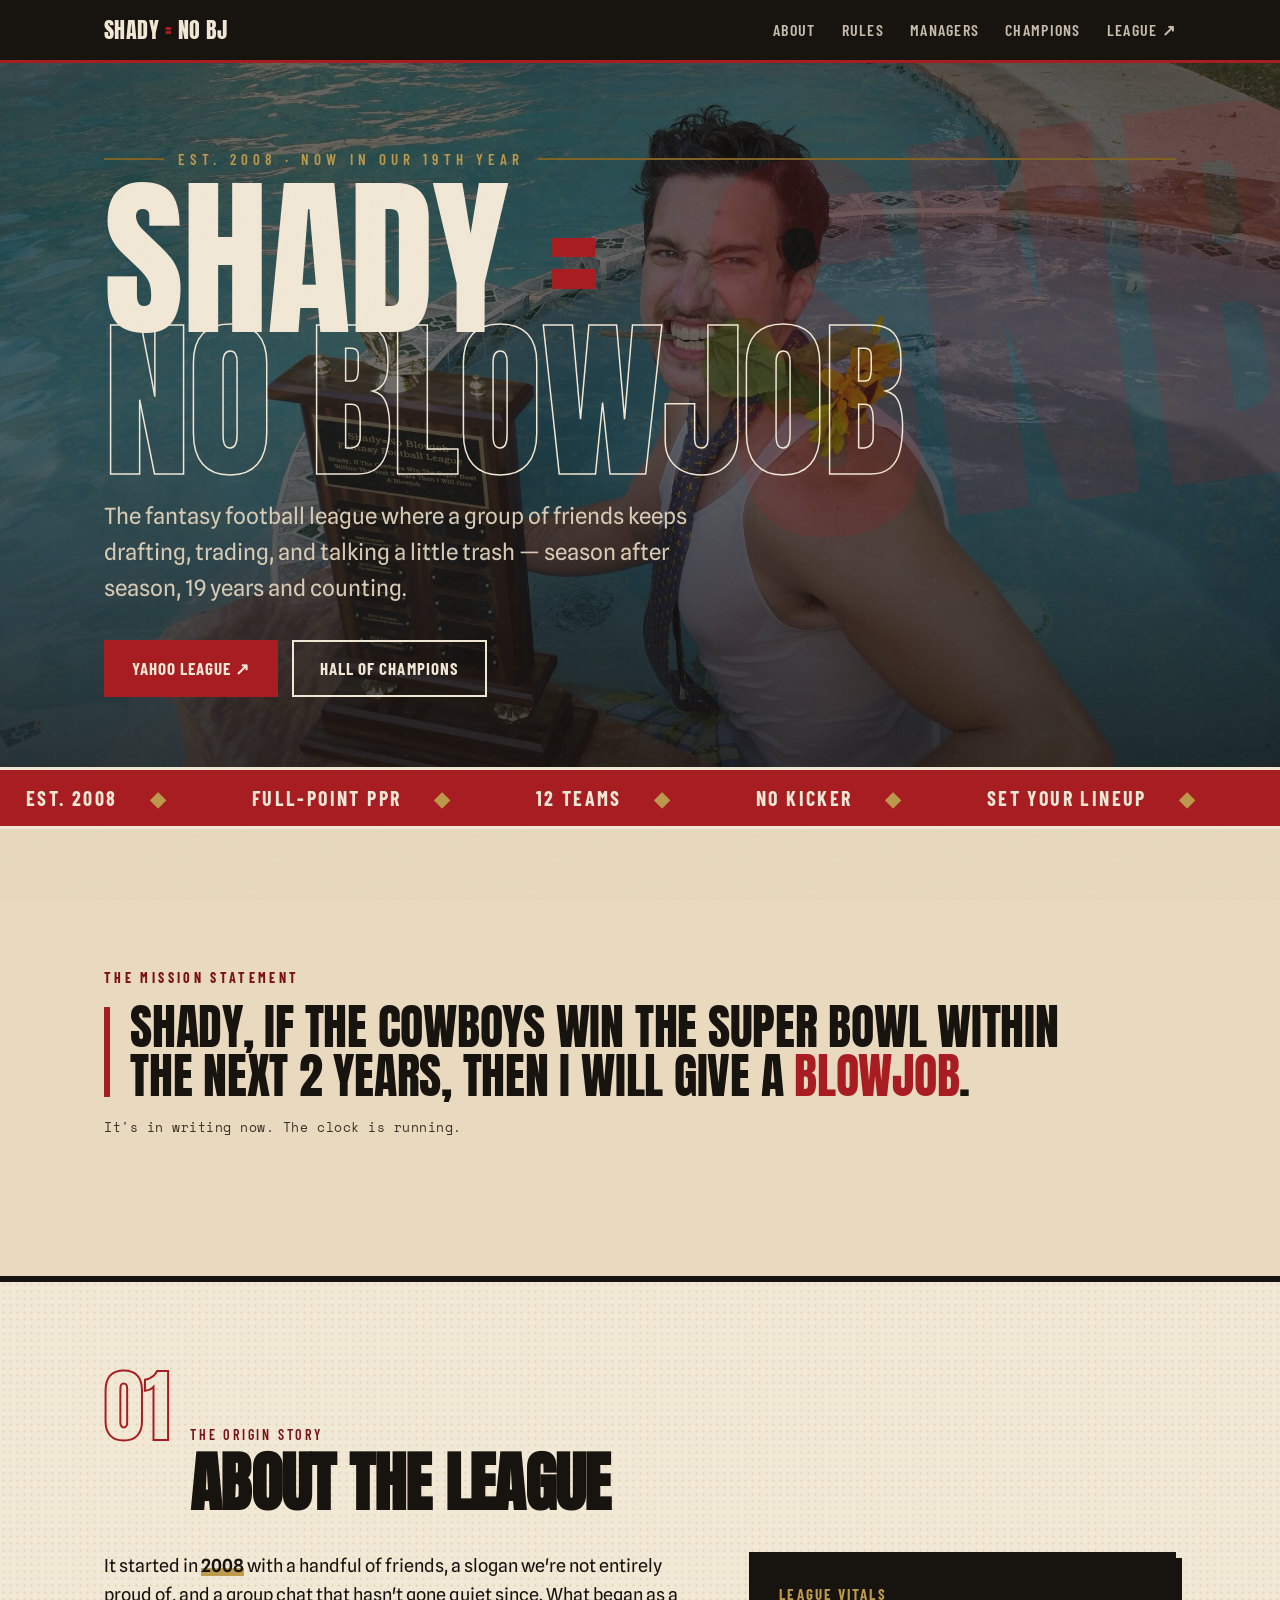
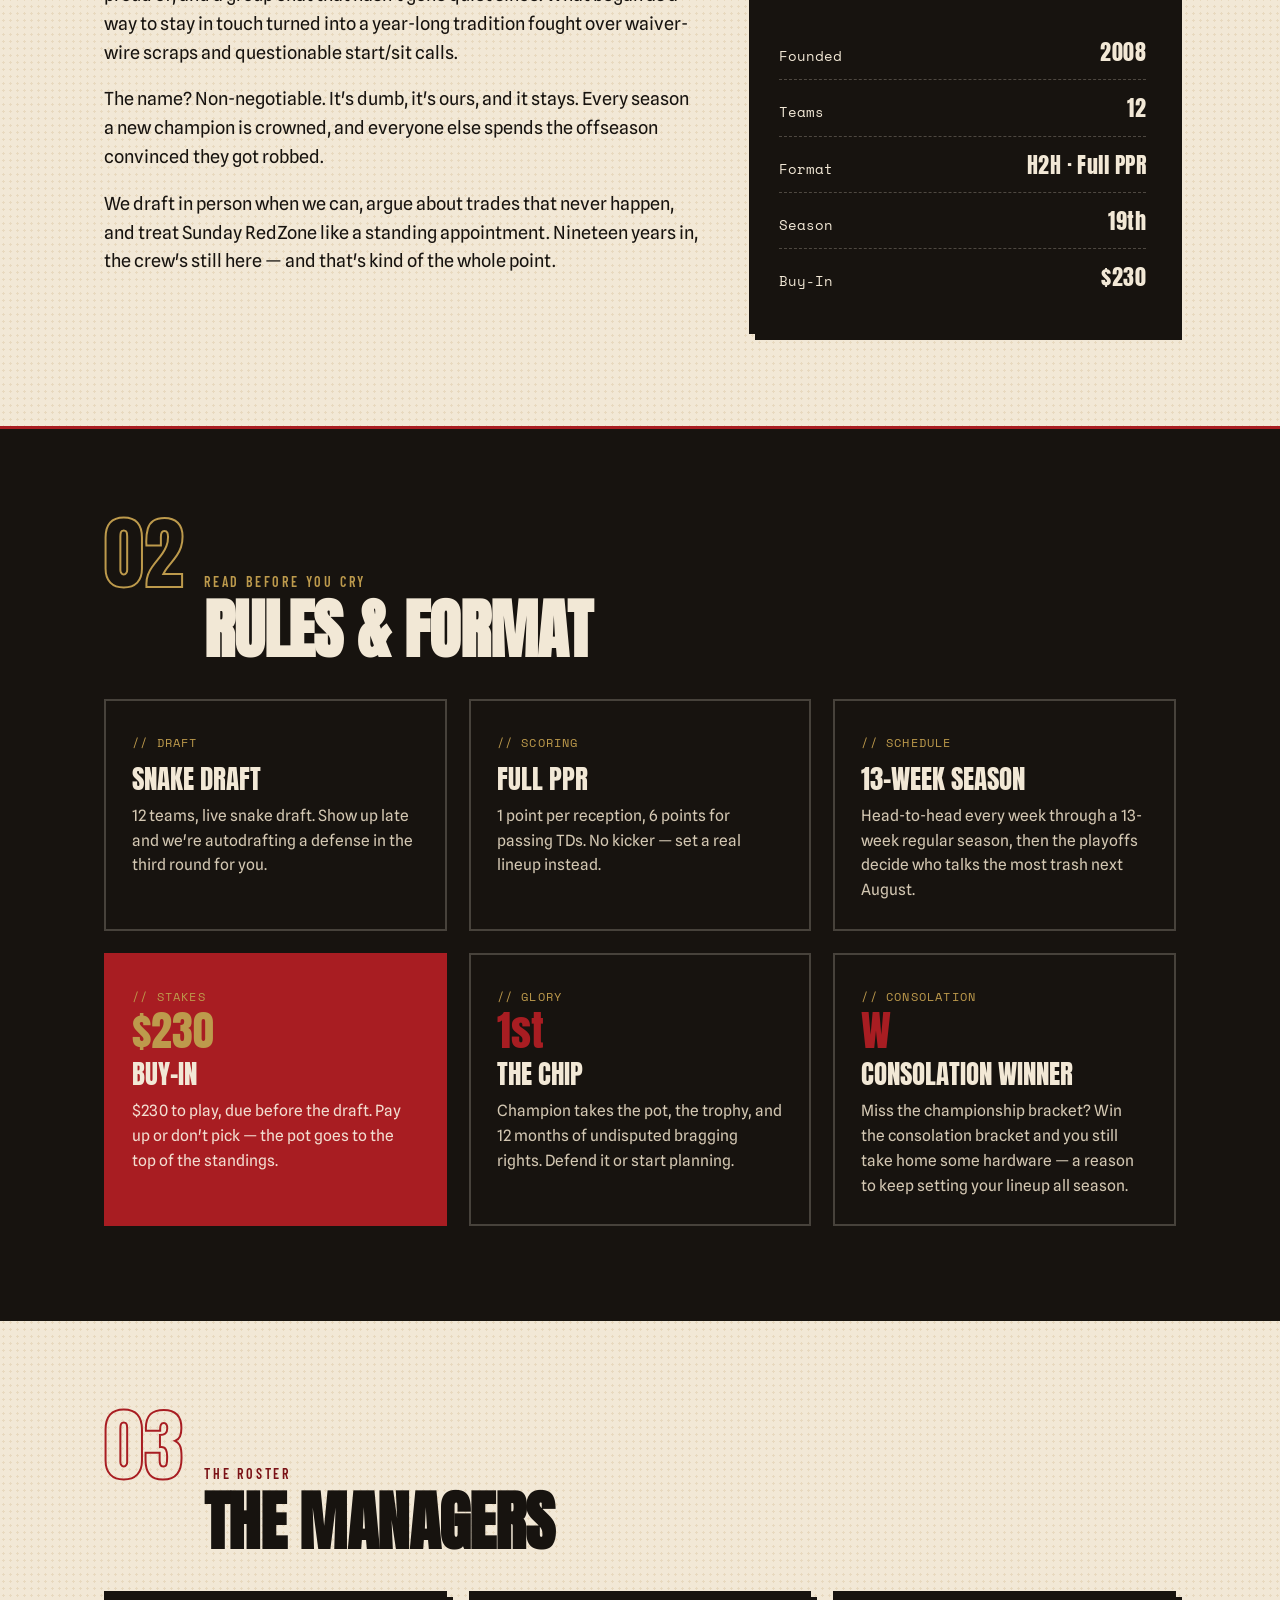
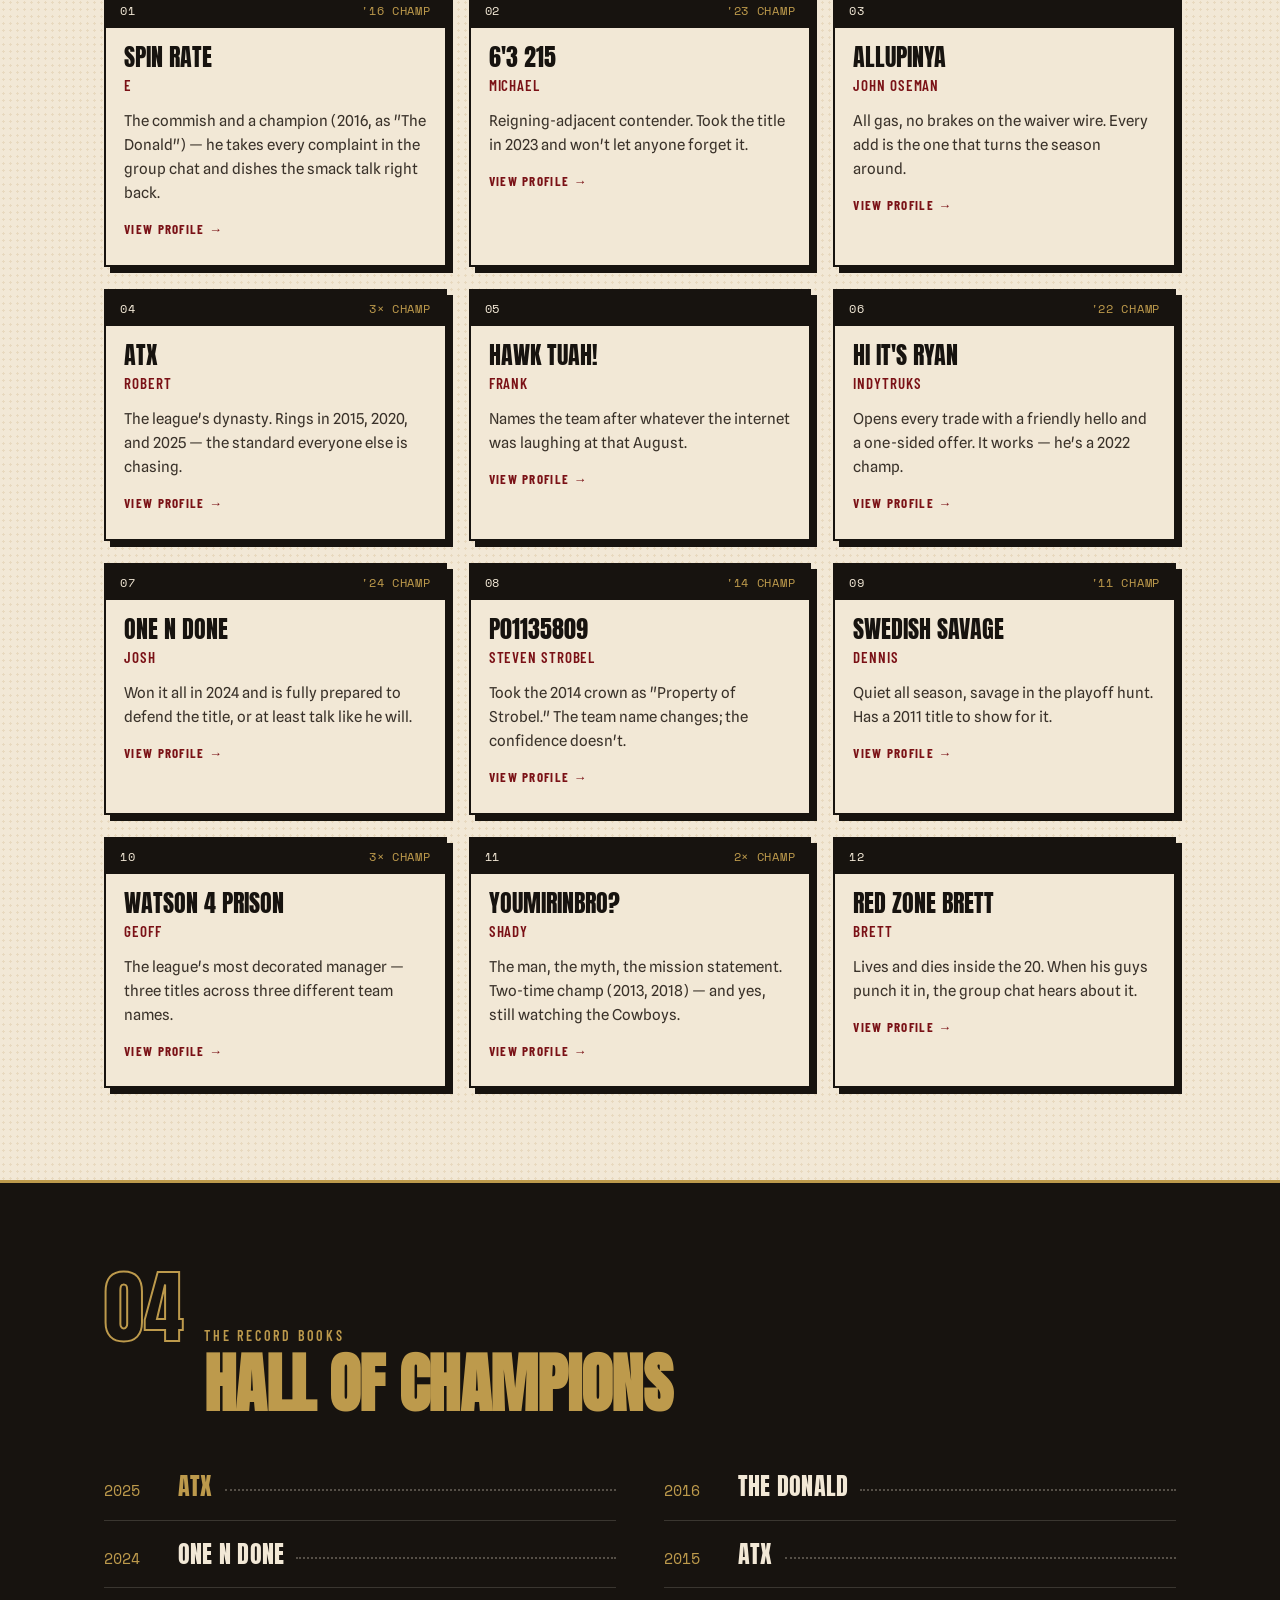
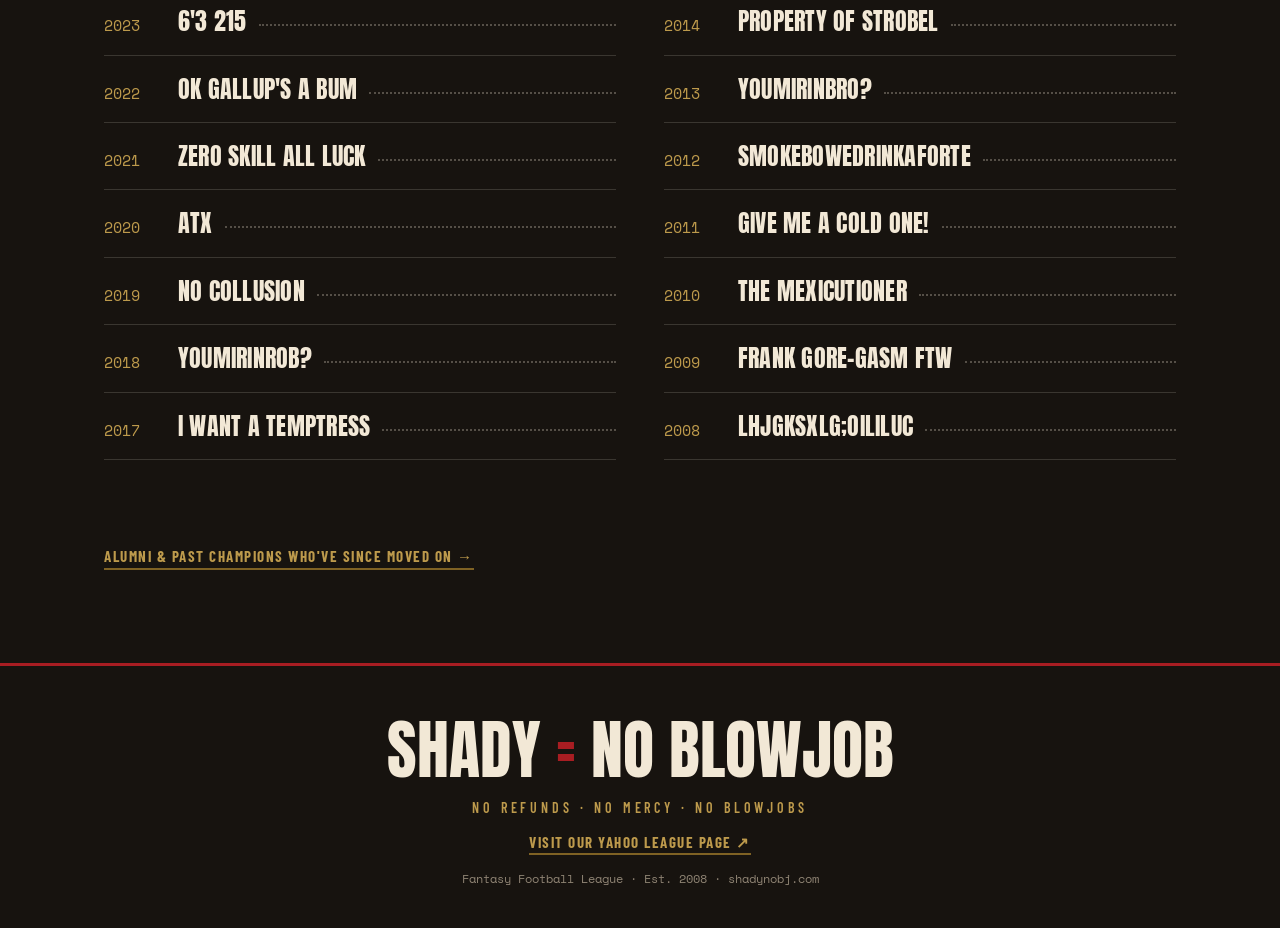
==== commit 9095b2d0: "content: rename E's team Goodell Sucks -> Spin Rate Rename page and image files to spin-rate slug, u" ====
--- a/index.html
+++ b/index.html
@@ -582,10 +582,10 @@
         </div>
       </div>
       <div class="members-grid">
-        <a class="mgr" href="managers/goodell-sucks.html">
+        <a class="mgr" href="managers/spin-rate.html">
           <div class="bar"><span>01</span><span class="rec">'16 CHAMP</span></div>
           <div class="body">
-            <div class="team">Goodell Sucks</div>
+            <div class="team">Spin Rate</div>
             <div class="name">E</div>
             <p class="bio">The commish and a champion (2016, as "The Donald") — he takes every complaint in the group chat and dishes the smack talk right back.</p>
             <span class="go">View profile →</span>
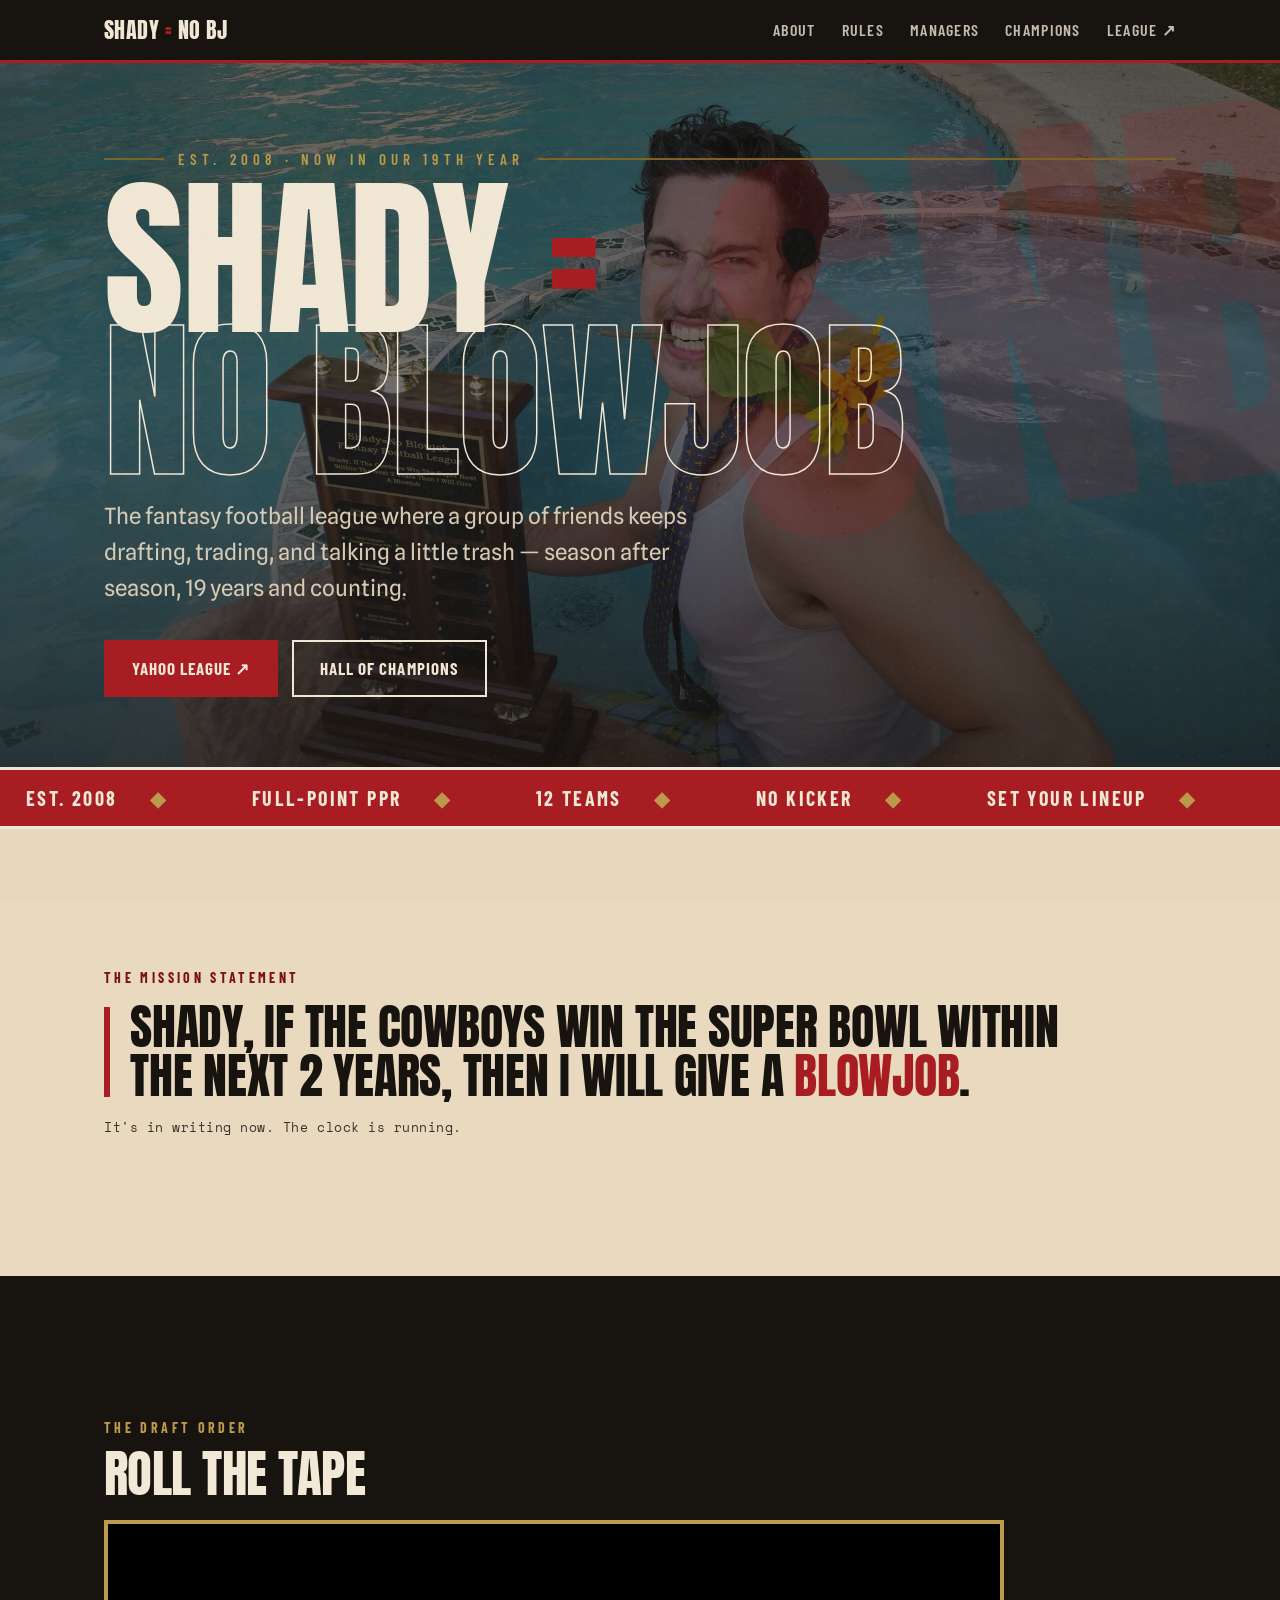
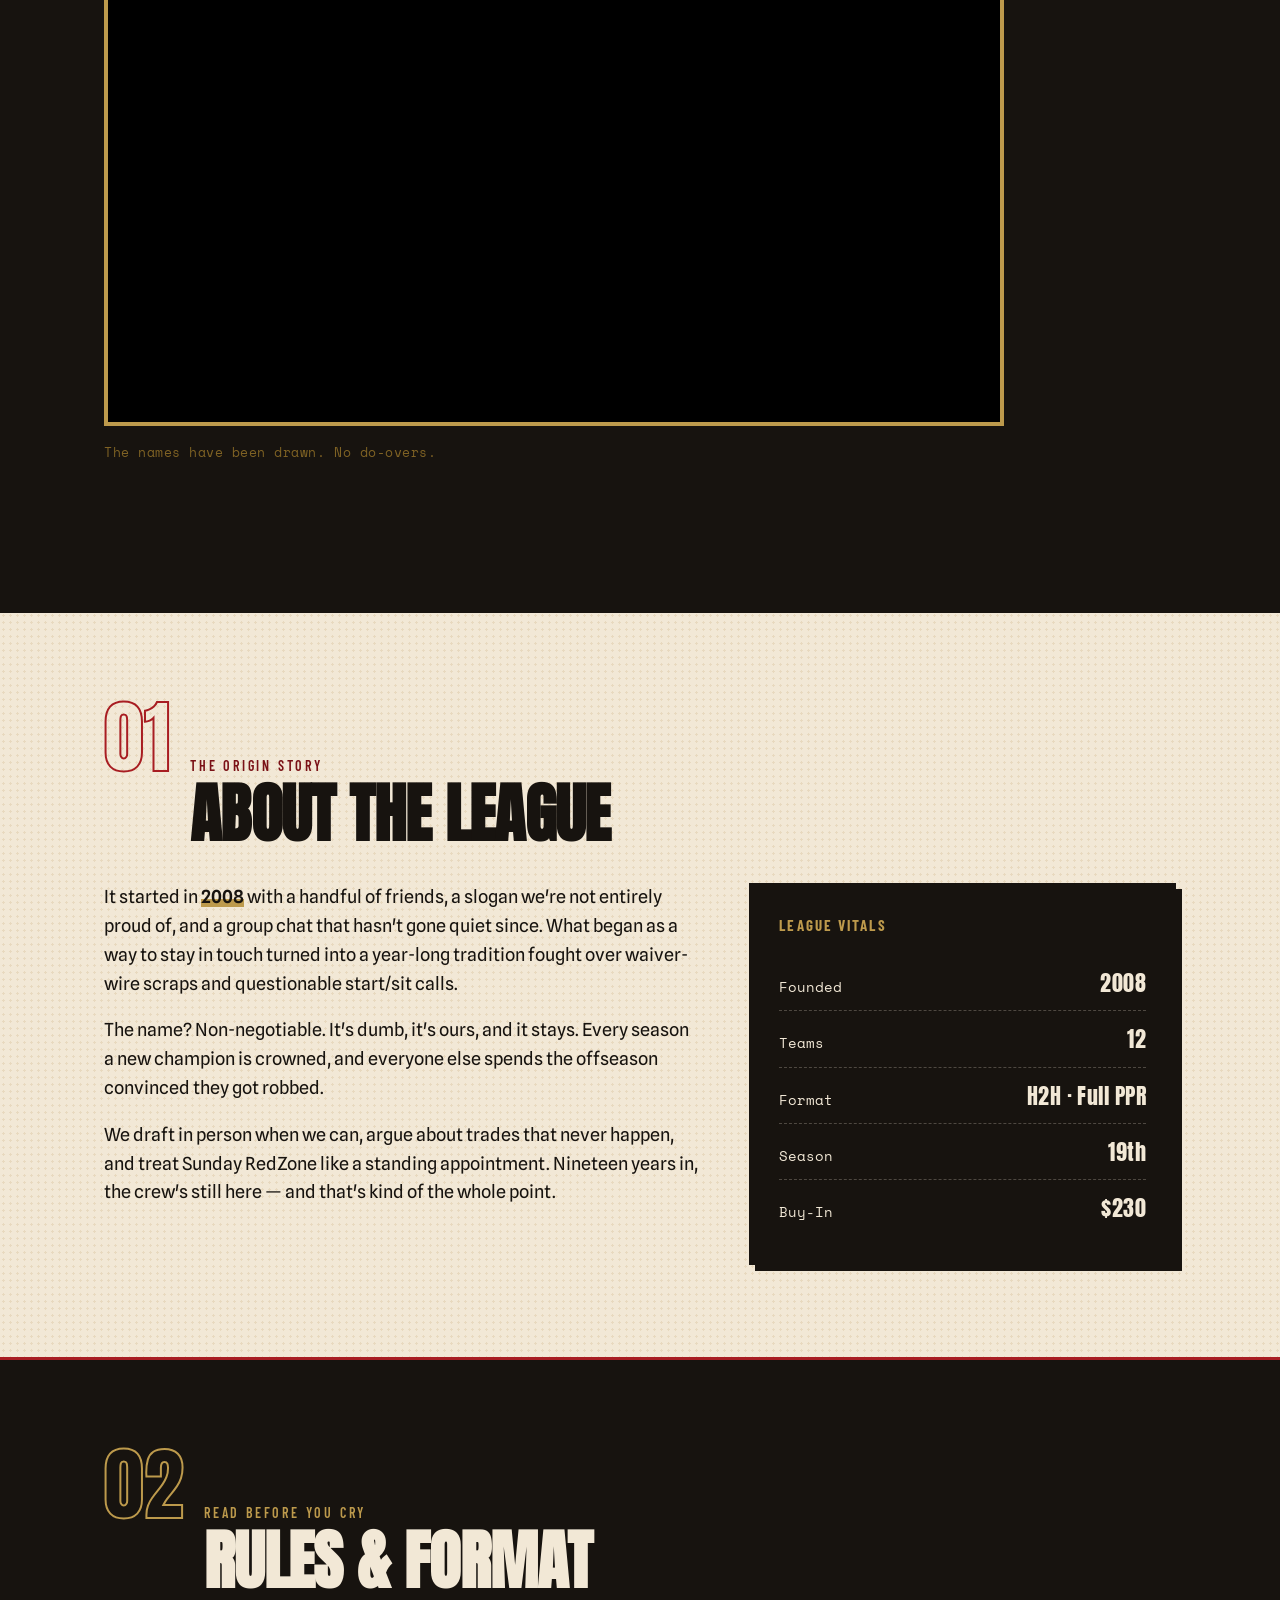
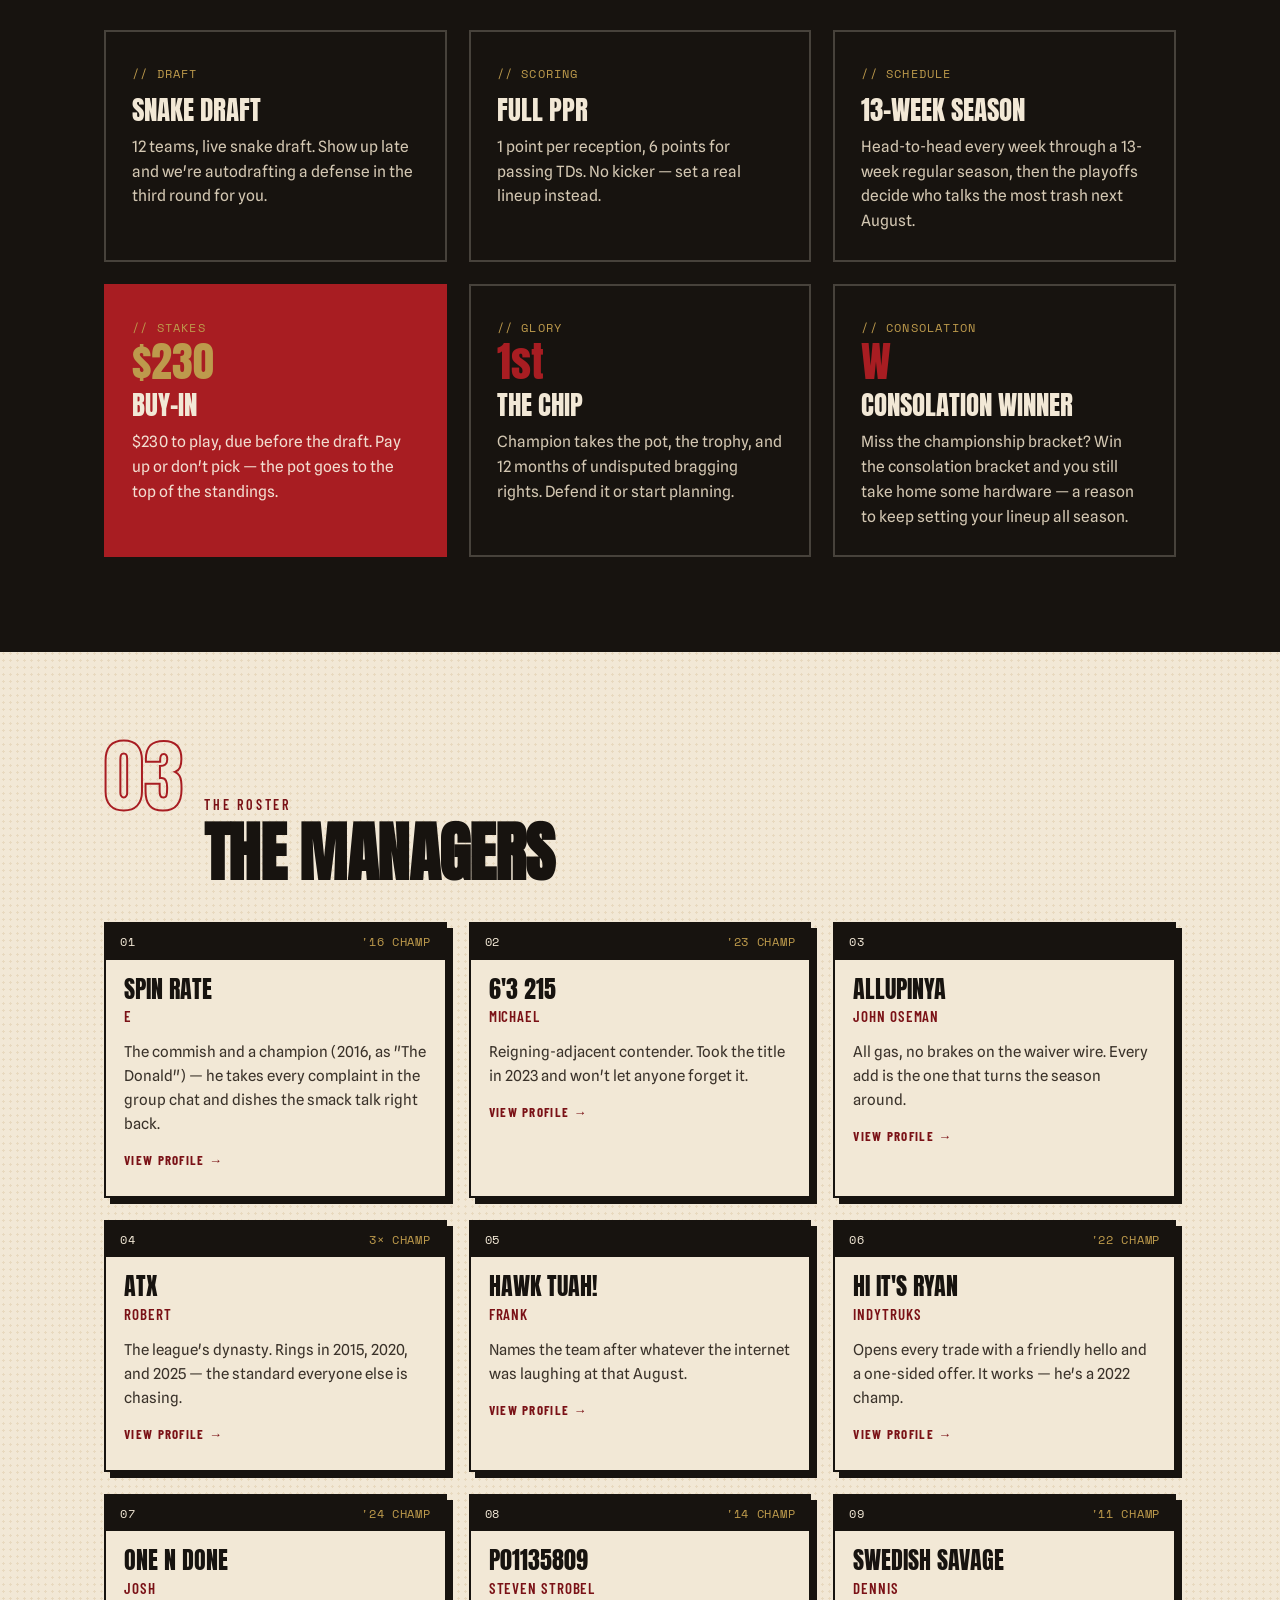
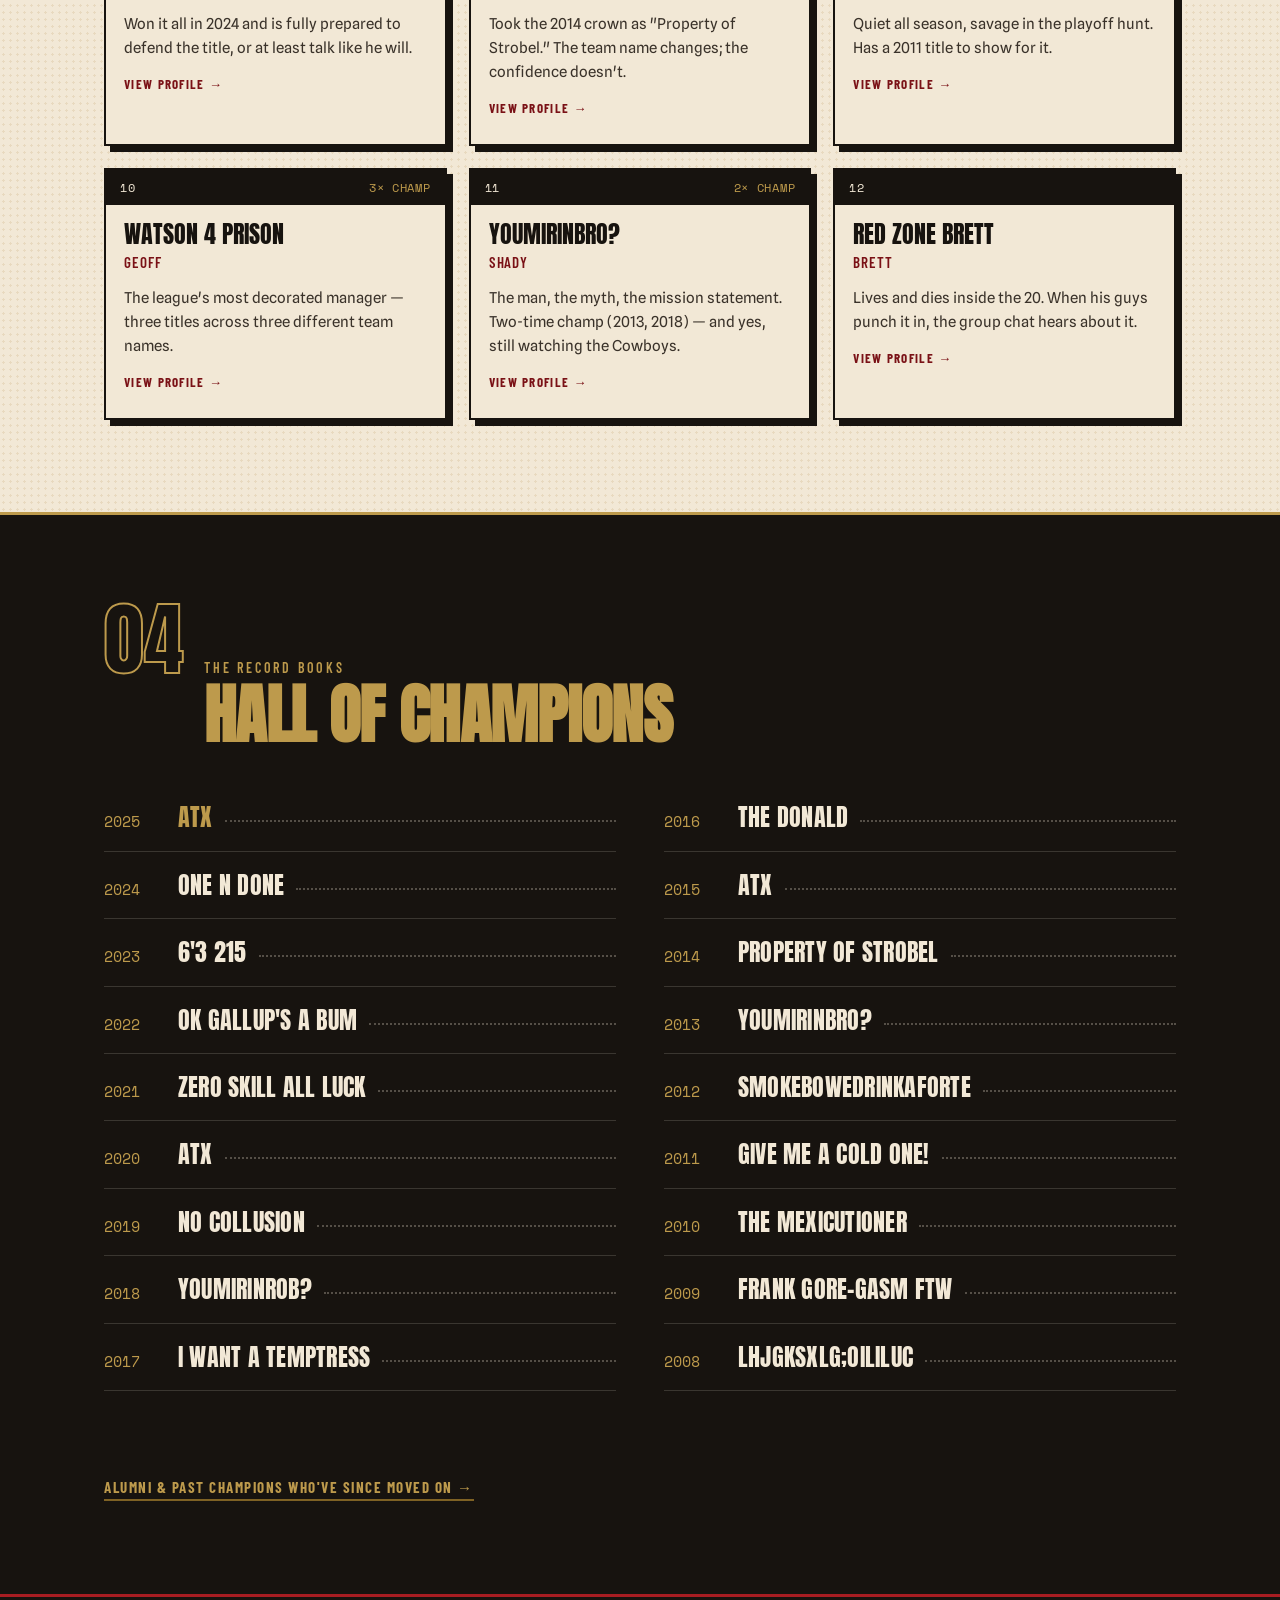
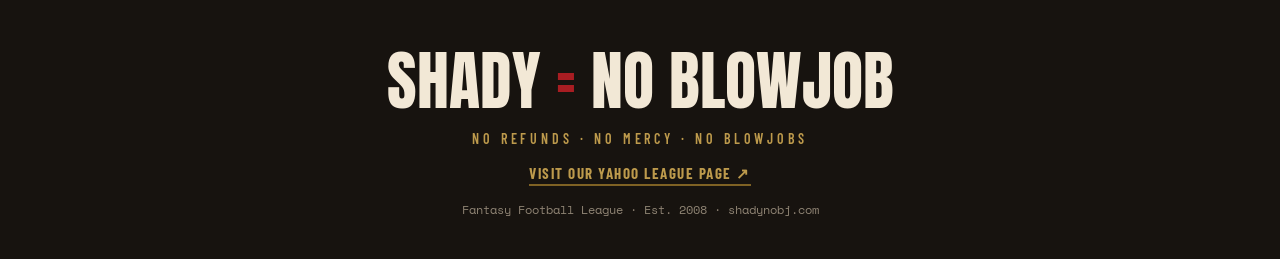
==== commit 90a260f0: "feat: add Draft Order section with embedded draft video New section below the mission statement embe" ====
--- a/index.html
+++ b/index.html
@@ -228,6 +228,33 @@
     .mission blockquote .em { color: var(--blood); }
     .mission .attn {
       font-family: "Space Mono", monospace; font-size: 13px; color: var(--ink-soft);
+      margin-top: 16px; letter-spacing: 0.04em;
+    }
+
+    /* ---------- DRAFT ORDER ---------- */
+    .draft { background: var(--ink); border-bottom: 3px solid var(--ink); }
+    .draft .wrap { padding-top: 46px; padding-bottom: 52px; }
+    .draft .label {
+      font-family: "Barlow Condensed", sans-serif; font-weight: 700;
+      text-transform: uppercase; letter-spacing: 0.24em; font-size: 14px;
+      color: var(--gold); margin-bottom: 10px; display: block;
+    }
+    .draft h2 {
+      font-family: "Anton", sans-serif; font-weight: 400;
+      font-size: clamp(1.8rem, 5vw, 3.2rem); line-height: 0.95;
+      text-transform: uppercase; letter-spacing: -0.01em;
+      color: var(--paper); margin-bottom: 22px;
+    }
+    .draft .video {
+      position: relative; width: 100%; max-width: 900px;
+      aspect-ratio: 16 / 9; border: 4px solid var(--gold);
+      box-shadow: var(--shadow); background: #000;
+    }
+    .draft .video iframe {
+      position: absolute; inset: 0; width: 100%; height: 100%; border: 0;
+    }
+    .draft .attn {
+      font-family: "Space Mono", monospace; font-size: 13px; color: var(--gold-deep);
       margin-top: 16px; letter-spacing: 0.04em;
     }
 
@@ -492,6 +519,23 @@
       <span class="label">The Mission Statement</span>
       <blockquote>Shady, if the Cowboys win the Super Bowl within the next 2 years, then I will give a <span class="em">blowjob</span>.</blockquote>
       <p class="attn">It's in writing now. The clock is running.</p>
+    </div>
+  </section>
+
+  <!-- ============ DRAFT ORDER ============ -->
+  <section class="draft">
+    <div class="wrap">
+      <span class="label">The Draft Order</span>
+      <h2>Roll the Tape</h2>
+      <div class="video">
+        <iframe
+          src="https://www.youtube-nocookie.com/embed/I51e3qGgPyE"
+          title="Draft Order"
+          allow="accelerometer; autoplay; clipboard-write; encrypted-media; gyroscope; picture-in-picture; web-share"
+          referrerpolicy="strict-origin-when-cross-origin"
+          allowfullscreen></iframe>
+      </div>
+      <p class="attn">The names have been drawn. No do-overs.</p>
     </div>
   </section>
 
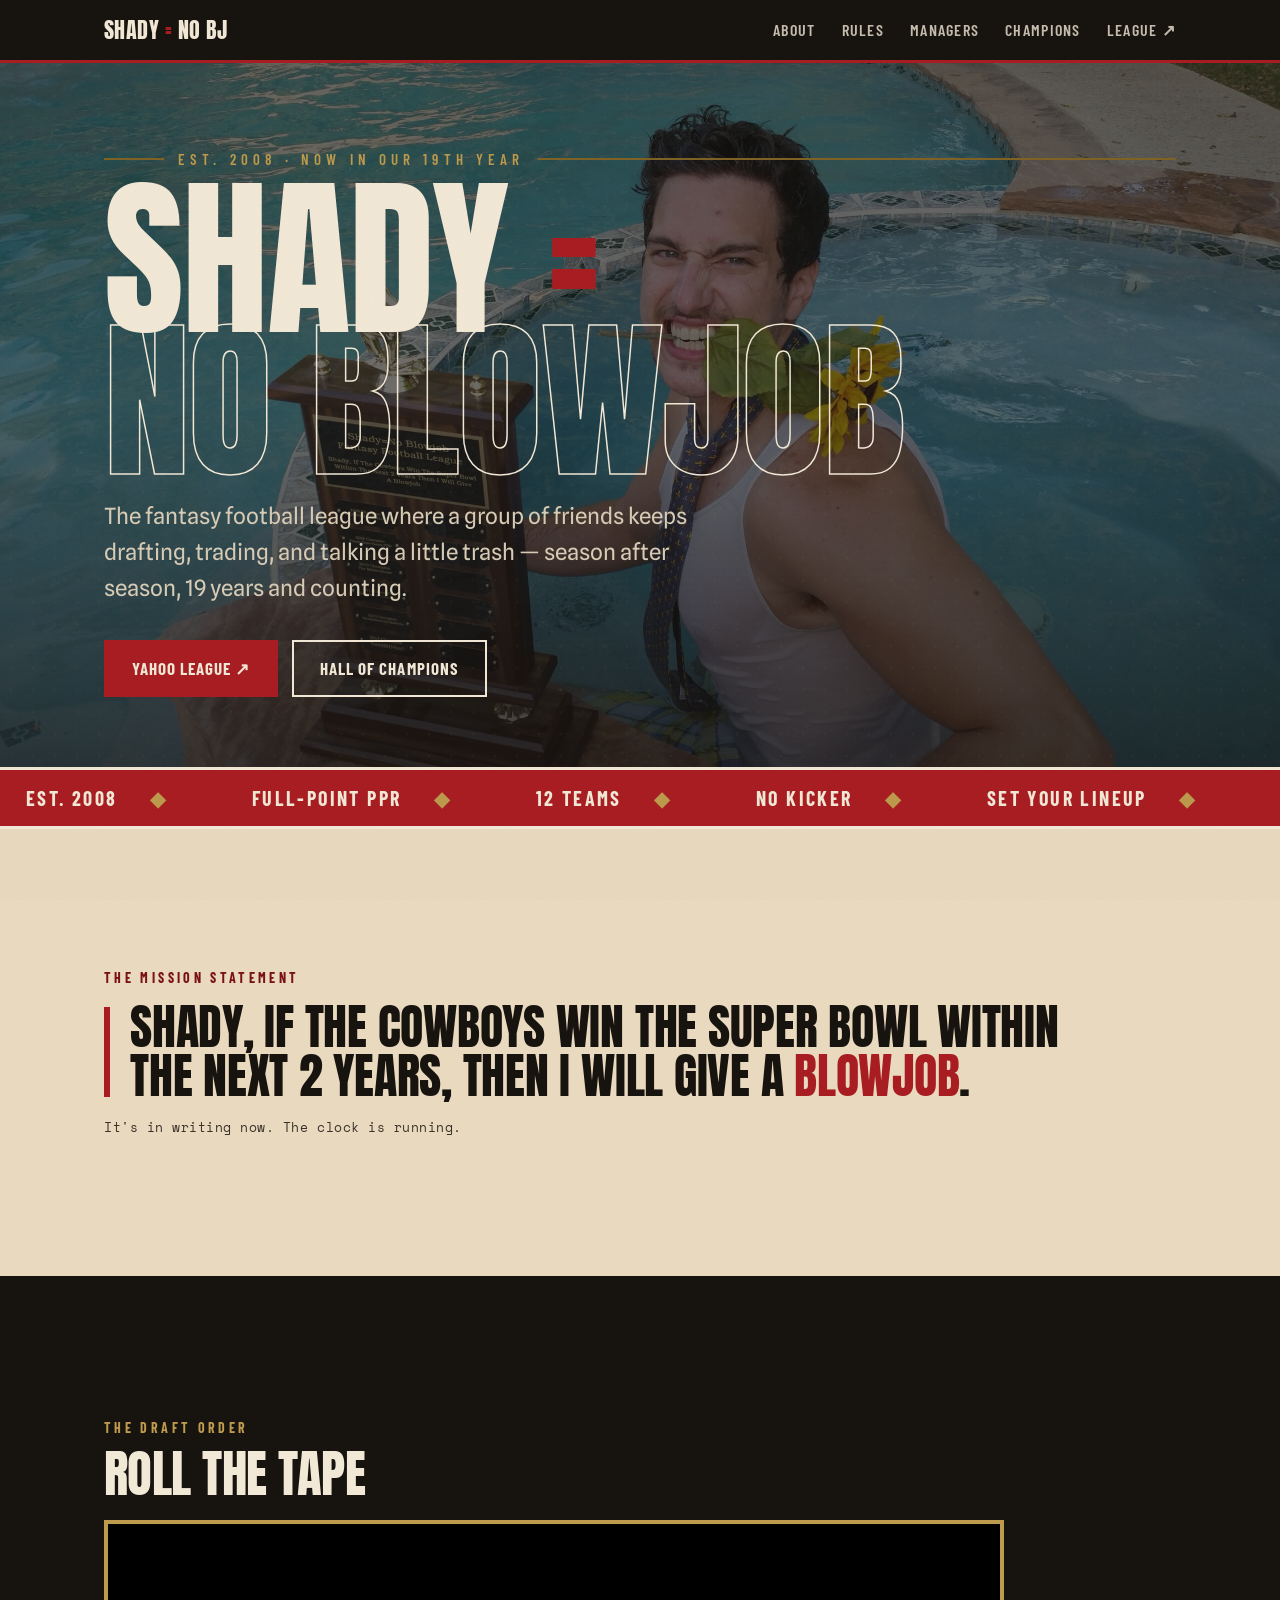
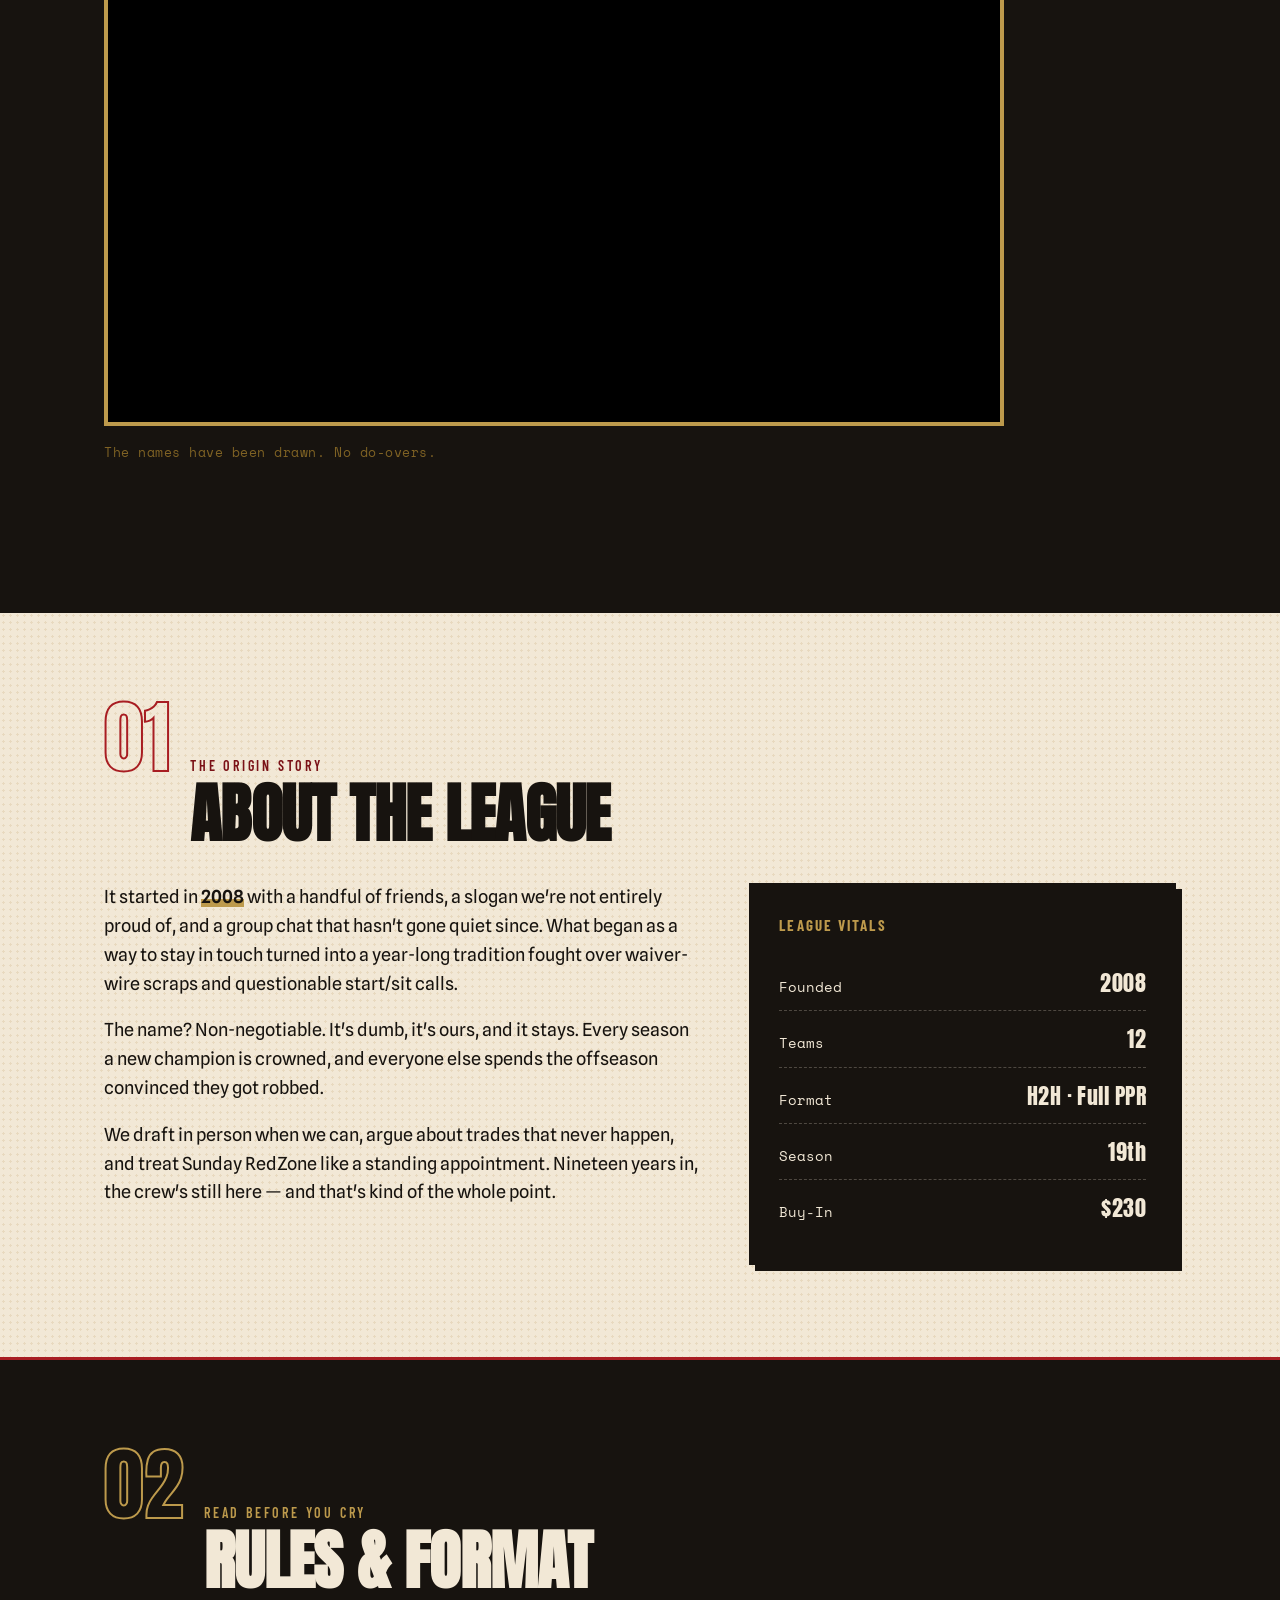
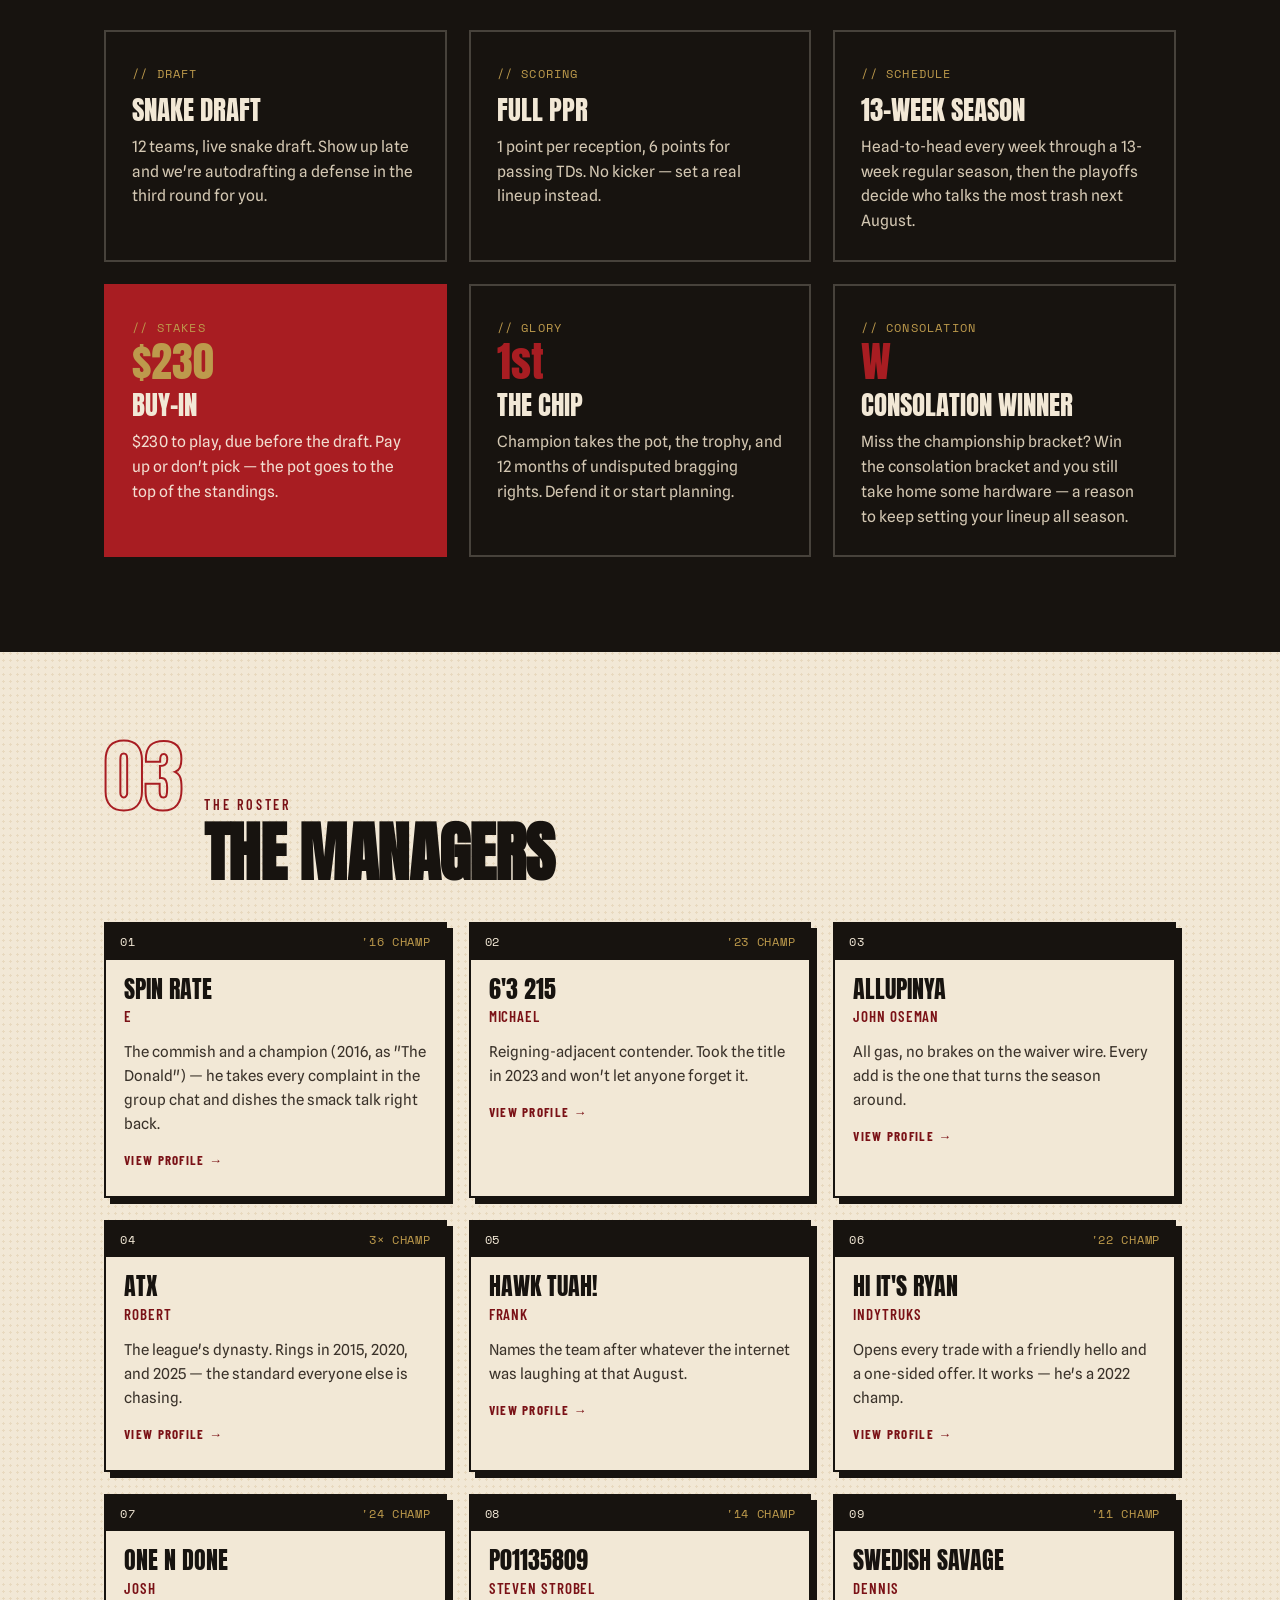
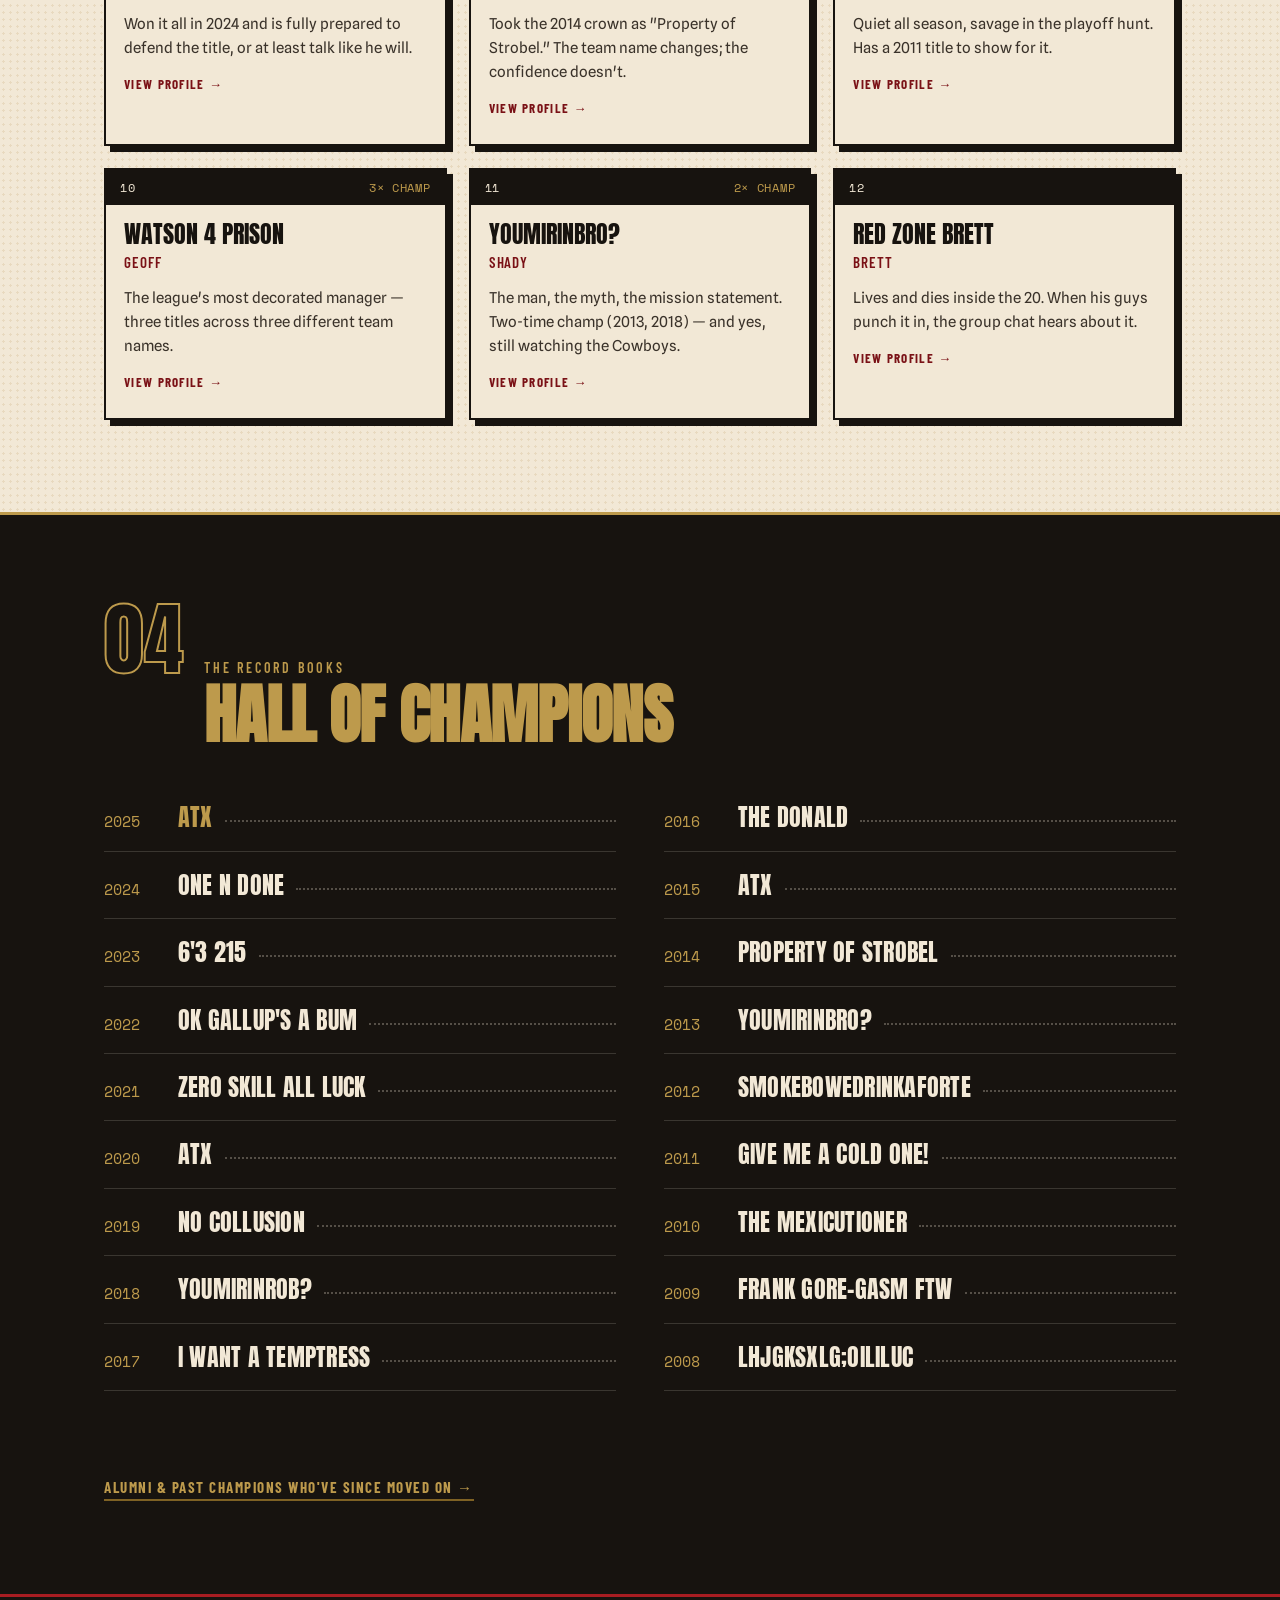
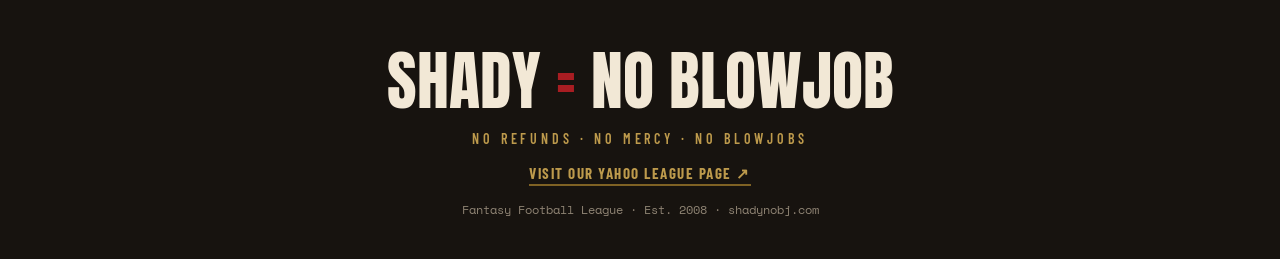
==== commit b9902d86: "style: remove SNB watermark emblem from hero Co-Authored-By: Claude Opus 4.8 <noreply@anthropic.com>" ====
--- a/index.html
+++ b/index.html
@@ -175,14 +175,6 @@
     .btn.primary { background: var(--blood); border-color: var(--blood); color: var(--paper); }
     .btn.primary:hover { background: var(--blood-deep); border-color: var(--blood-deep); transform: translate(-2px,-2px); }
     .btn.ghost:hover { background: var(--paper); color: var(--ink); transform: translate(-2px,-2px); }
-
-    .hero-emblem {
-      position: absolute; right: -60px; top: 40px; z-index: 1;
-      font-family: "Anton", sans-serif;
-      font-size: clamp(10rem, 34vw, 30rem);
-      line-height: 1; color: rgba(168,29,34,0.16);
-      transform: rotate(-8deg); user-select: none; pointer-events: none;
-    }
 
     /* ticker */
     .ticker {
@@ -483,7 +475,6 @@
 
   <!-- ============ HERO ============ -->
   <header class="hero">
-    <div class="hero-emblem">SNB</div>
     <div class="wrap">
       <p class="overline rise d1">Est. 2008 · Now in Our 19th Year</p>
       <h1 class="title rise d2">Shady <span class="eq">=</span> <span class="lo">No Blowjob</span></h1>
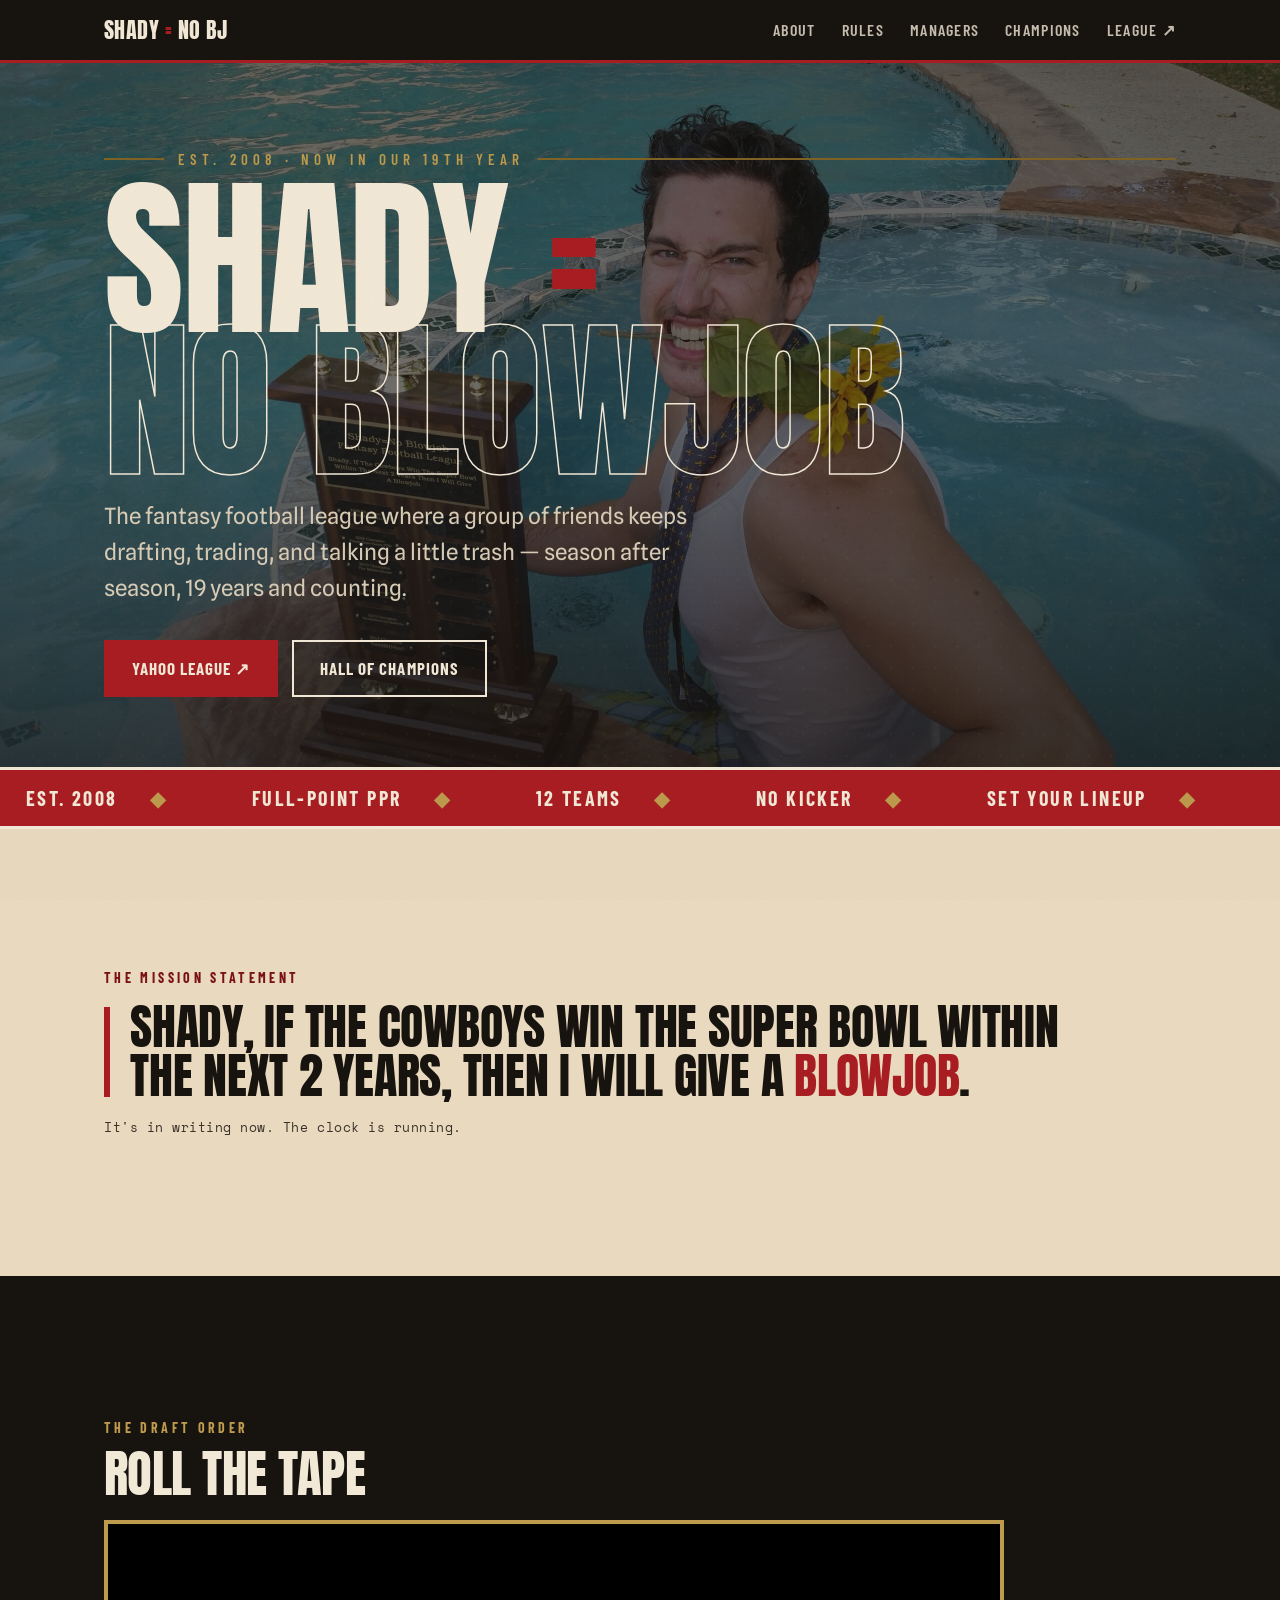
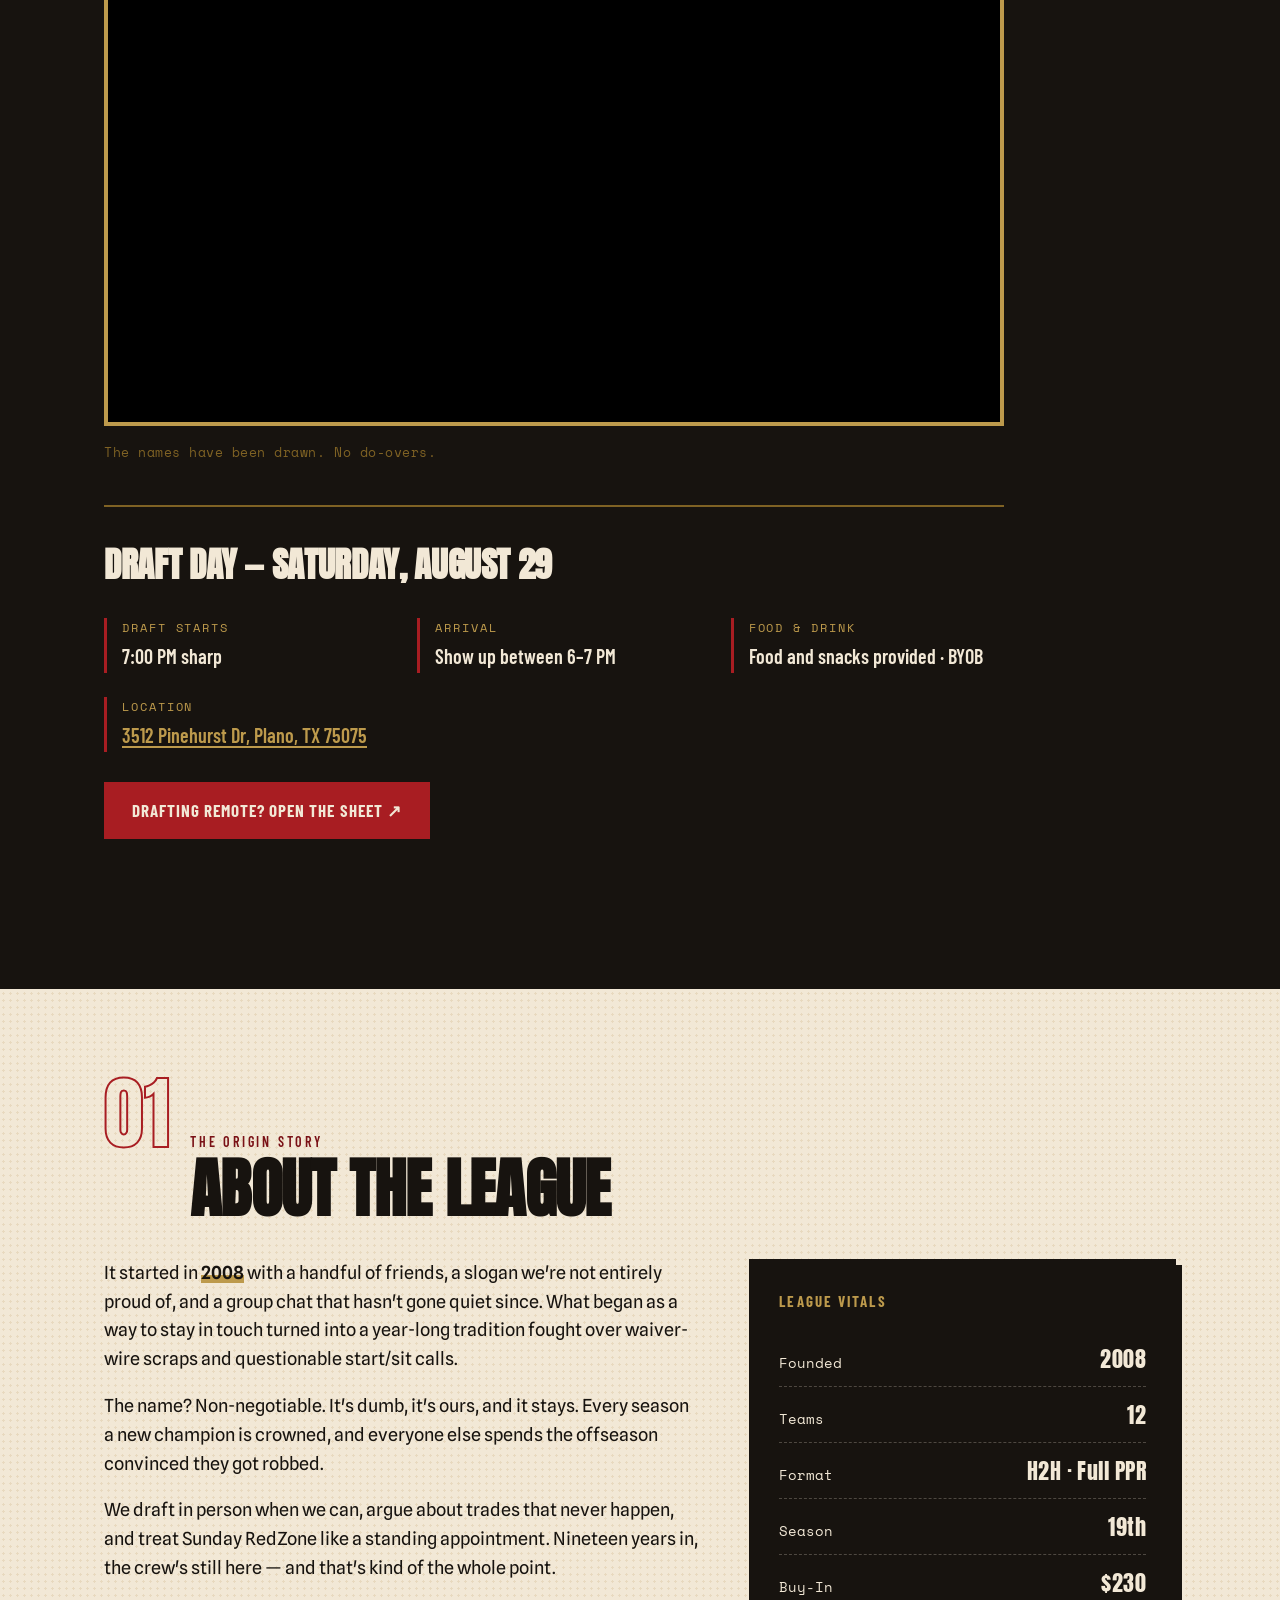
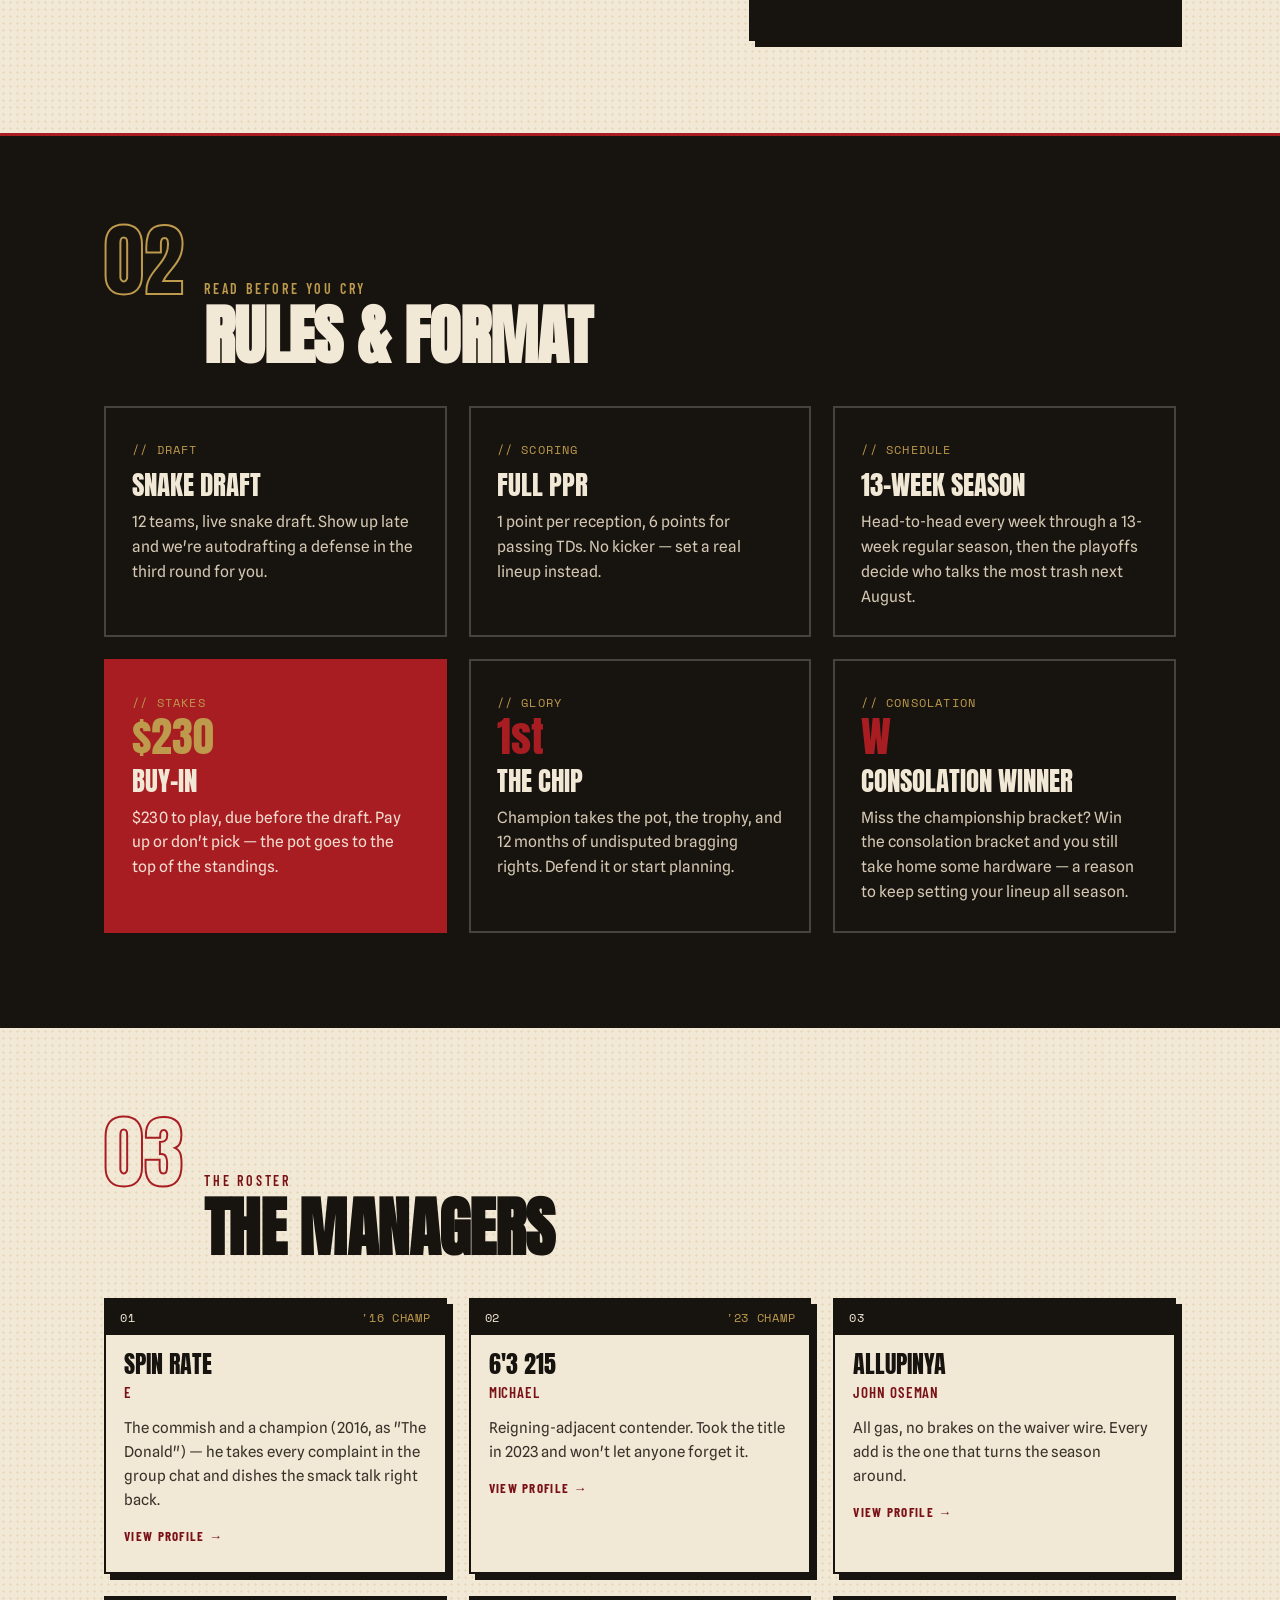
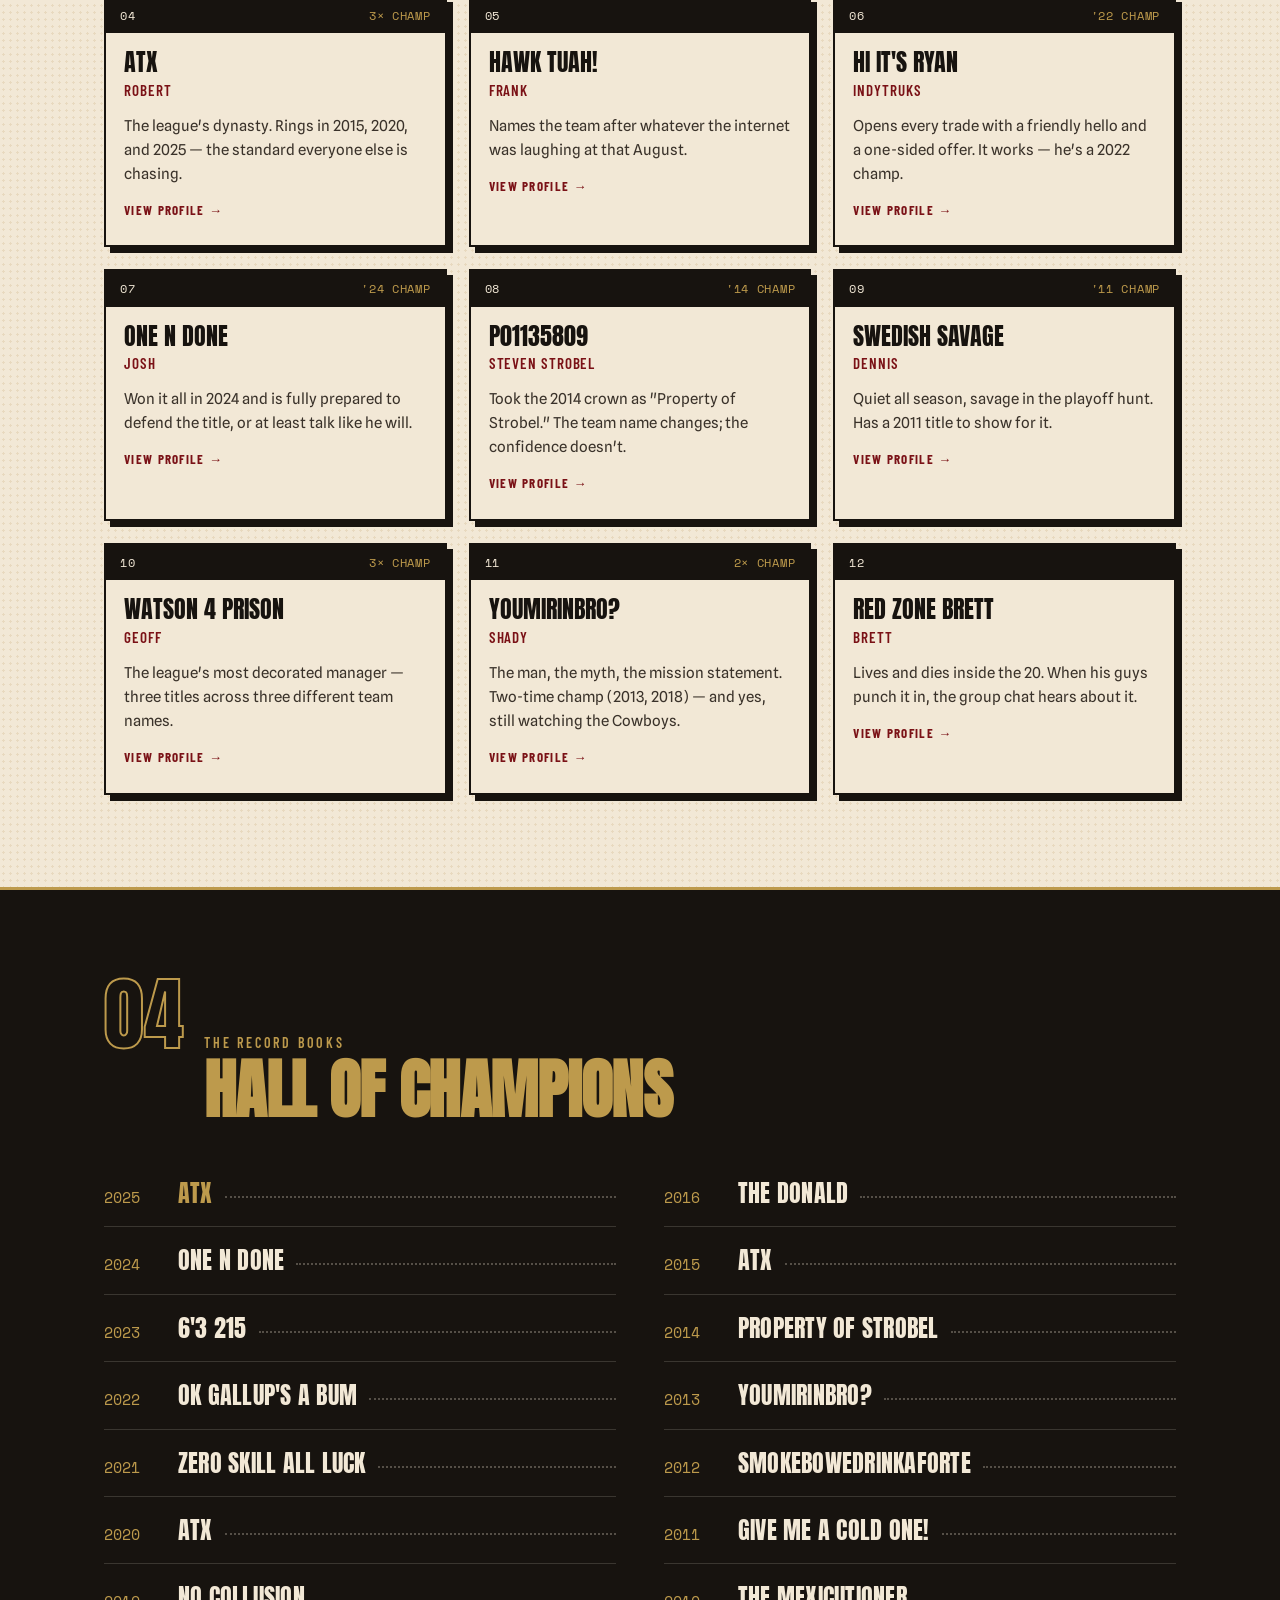
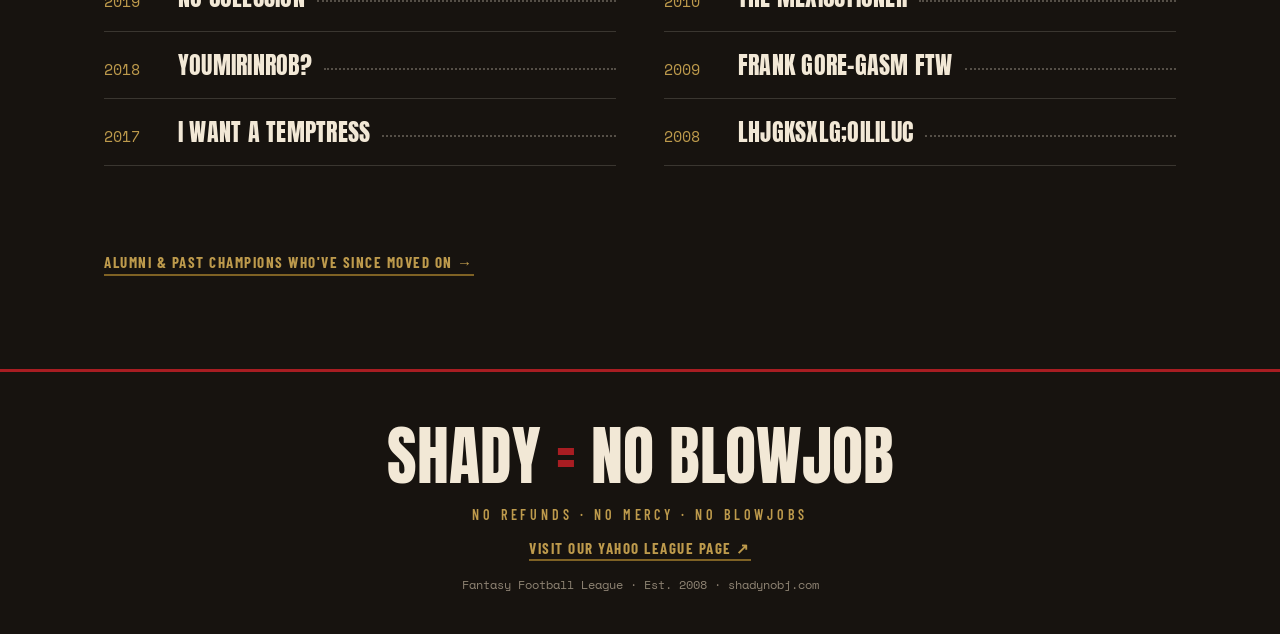
==== commit d62699f4: "feat: add draft day details below the draft video Date/time, arrival window, food/BYOB, address (map" ====
--- a/index.html
+++ b/index.html
@@ -249,6 +249,31 @@
       font-family: "Space Mono", monospace; font-size: 13px; color: var(--gold-deep);
       margin-top: 16px; letter-spacing: 0.04em;
     }
+    .draft-info {
+      margin-top: 42px; max-width: 900px;
+      border-top: 2px solid var(--gold-deep); padding-top: 30px;
+    }
+    .draft-info h3 {
+      font-family: "Anton", sans-serif; text-transform: uppercase;
+      font-size: clamp(1.4rem, 3.6vw, 2.2rem); color: var(--paper);
+      letter-spacing: -0.01em; margin-bottom: 24px;
+    }
+    .draft-grid {
+      display: grid; grid-template-columns: repeat(auto-fit, minmax(210px, 1fr));
+      gap: 24px 40px;
+    }
+    .di-item { border-left: 3px solid var(--blood); padding-left: 15px; }
+    .di-k {
+      font-family: "Space Mono", monospace; font-size: 12px; letter-spacing: 0.16em;
+      text-transform: uppercase; color: var(--gold); display: block; margin-bottom: 7px;
+    }
+    .di-v {
+      font-family: "Barlow Condensed", sans-serif; font-weight: 600;
+      font-size: 20px; color: var(--paper); line-height: 1.25;
+    }
+    .di-v a { color: var(--gold); text-decoration: underline; text-underline-offset: 3px; }
+    .di-v a:hover { color: var(--paper); }
+    .draft-cta { margin-top: 30px; }
 
     /* ---------- SECTIONS ---------- */
     section { padding: 92px 0; position: relative; }
@@ -527,6 +552,31 @@
           allowfullscreen></iframe>
       </div>
       <p class="attn">The names have been drawn. No do-overs.</p>
+
+      <div class="draft-info">
+        <h3>Draft Day — Saturday, August 29</h3>
+        <div class="draft-grid">
+          <div class="di-item">
+            <span class="di-k">Draft Starts</span>
+            <span class="di-v">7:00 PM sharp</span>
+          </div>
+          <div class="di-item">
+            <span class="di-k">Arrival</span>
+            <span class="di-v">Show up between 6–7 PM</span>
+          </div>
+          <div class="di-item">
+            <span class="di-k">Food &amp; Drink</span>
+            <span class="di-v">Food and snacks provided · BYOB</span>
+          </div>
+          <div class="di-item">
+            <span class="di-k">Location</span>
+            <span class="di-v"><a href="https://www.google.com/maps/search/?api=1&amp;query=3512+Pinehurst+Dr+Plano+TX+75075" target="_blank" rel="noopener">3512 Pinehurst Dr, Plano, TX 75075</a></span>
+          </div>
+        </div>
+        <div class="draft-cta">
+          <a class="btn primary" href="https://docs.google.com/spreadsheets/d/11p93RIUgcYcl68Lh4yJn6vJWckWmNEtWcsVZPeAbN7M/edit?usp=sharing" target="_blank" rel="noopener">Drafting Remote? Open the Sheet ↗</a>
+        </div>
+      </div>
     </div>
   </section>
 
